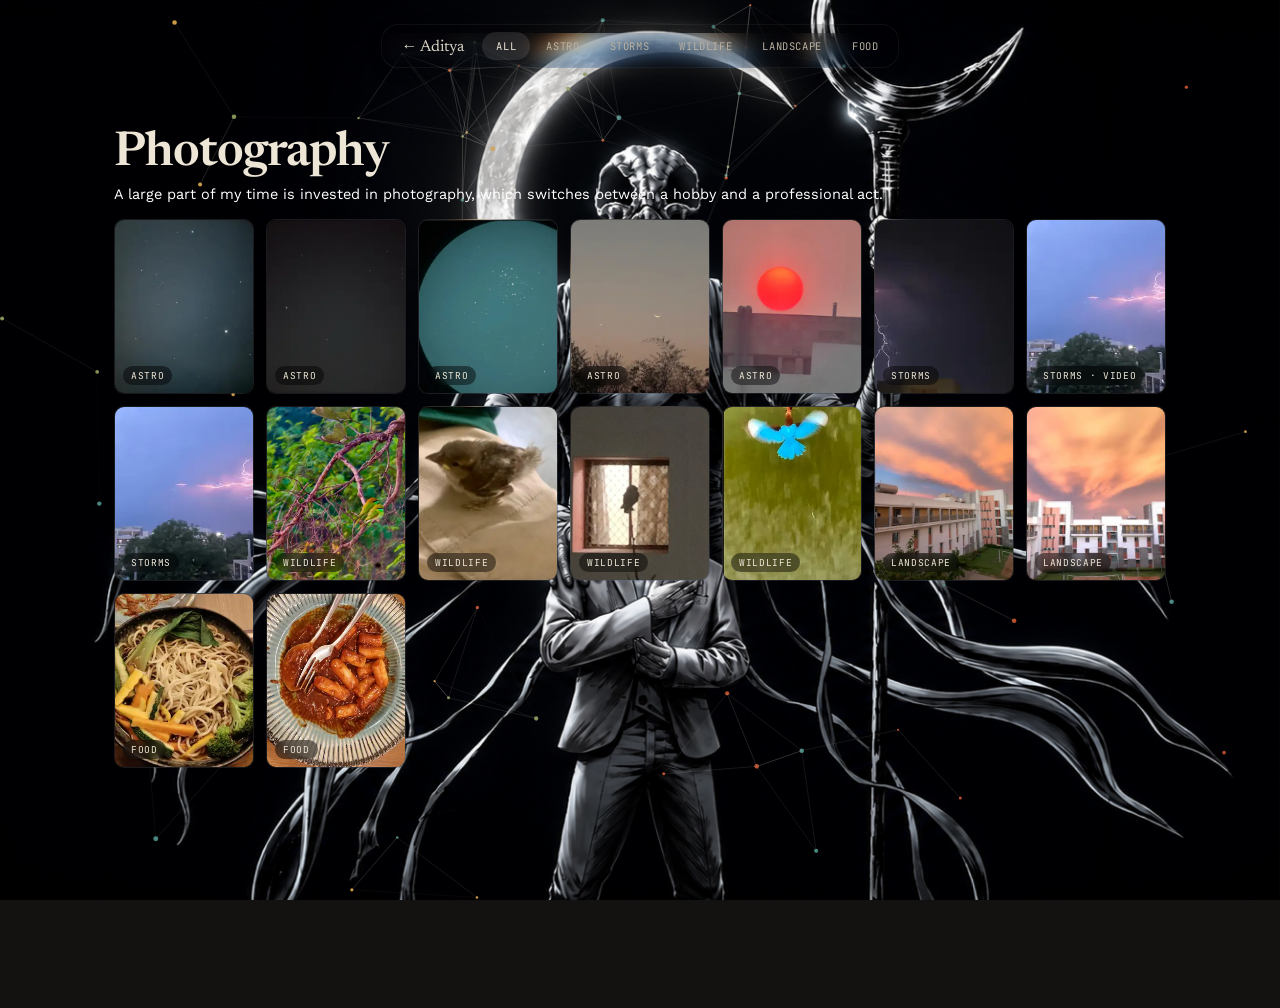
==== gallery.html @ f6081628 "Merge pull request #10 from aditya-3301/issues/mobile-and-optimization Mobile compatibility & perfor" ====
<!DOCTYPE html>
<html lang="en">
<head>
<meta charset="UTF-8" />
<meta name="viewport" content="width=device-width, initial-scale=1.0, viewport-fit=cover" />
<script>
  // Same Safari SVG-filter-backdrop fallback as the main page - see mainstyle.css.
  (function(){
    const ua = navigator.userAgent;
    const isSafari = /^((?!chrome|android|crios|fxios|edgios).)*safari/i.test(ua);
    if (isSafari) document.documentElement.classList.add('is-safari');
    const coarse = matchMedia('(pointer:coarse)').matches;
    const lowCores = (navigator.hardwareConcurrency || 8) <= 4;
    const lowMem = (navigator.deviceMemory || 8) <= 4;
    const smallScreen = Math.min(innerWidth, innerHeight) <= 480;
    if (coarse && (lowCores || lowMem || smallScreen)) {
      document.documentElement.classList.add('is-lowpower');
    }
  })();
</script>
<title>Photography — Aditya Shankar</title>
<link rel="preconnect" href="https://fonts.googleapis.com">
<link rel="preconnect" href="https://fonts.gstatic.com" crossorigin>
<link rel="preconnect" href="https://cdnjs.cloudflare.com">
<link href="https://fonts.googleapis.com/css2?family=Newsreader:ital,opsz,wght@0,6..72,400;0,6..72,600;1,6..72,500&family=Work+Sans:wght@400;500&family=JetBrains+Mono:wght@400;500&display=swap" rel="stylesheet">
<link rel="stylesheet" href="mainstyle.css">
<style>
  /* Gallery-page-only top bar: same liquid-glass pill treatment as the photo
     subnav on the main site, just promoted to the primary/only nav here
     (fixed at the top, always visible - no scroll-triggered fade-in) and
     with a back link to the homepage in place of the Projects/About Me links. */
  .gallery-nav{
    position:fixed; top:24px; left:0; right:0; z-index:25;
    display:flex; justify-content:center; padding:0 16px;
  }
  .gallery-nav-inner{
    display:flex; align-items:center; gap:4px; padding:6px; border-radius:18px;
    background:rgba(0,0,0,0.2);
    backdrop-filter: blur(10px) saturate(160%) brightness(110%);
    -webkit-backdrop-filter: blur(10px) saturate(160%) brightness(110%);
    box-shadow:rgba(255,255,255,0.1) 0px 0px 0px 0.5px inset, rgba(0,0,0,0.1) 0px 4px 16px;
  }
  .gallery-nav-back{
    font-family:'Newsreader', serif; font-size:1rem; color:var(--ink);
    text-decoration:none; padding:7px 14px; border-radius:14px; opacity:0.9;
    transition:.2s ease;
  }
  .gallery-nav-back:hover{ opacity:1; background:rgba(255,255,255,0.08); }
  .gallery-page-head{
    max-width:1100px; margin:0 auto; padding:130px 24px 0;
  }
  .gallery-page-head h1{
    font-family:'Newsreader', serif; font-weight:600; font-size:clamp(2rem,4.5vw,3rem);
    letter-spacing:-0.02em; color:var(--ink); margin-bottom:8px;
  }
  .gallery-page-head p{
    font-family:'Work Sans', sans-serif; color:#fff; font-size:14.5px; margin-bottom:12px;
  }
  .gallery-page-grid-wrap{
    max-width:1100px; margin:0 auto; padding:0 24px 240px;
  }
  /* Override the shared .bg-image rule (mainstyle.css points it at media/backgrounds/home.jpg)
     just for this page - index.html keeps its own background untouched. */
  /* Nav + photo-card now use a dedicated low-separation glass filter (see SVG
     defs below) instead of the shared mainstyle.css one, which had much
     stronger RGB channel separation and made images look fringed/translucent. */
  .gallery-nav-inner{
    backdrop-filter: url(#glass-filter-gallery-dyn) saturate(160%) brightness(110%) !important;
    -webkit-backdrop-filter: url(#glass-filter-gallery-dyn) saturate(160%) brightness(110%) !important;
  }
  .photo-card{
    backdrop-filter: url(#glass-filter-gallery-dyn) saturate(160%) brightness(110%) !important;
    -webkit-backdrop-filter: url(#glass-filter-gallery-dyn) saturate(160%) brightness(110%) !important;
  }
  .photo-card img{ opacity:1 !important; }
  .photo-card:hover img{ opacity:1 !important; }
  /* Bg-image override */
  .bg-image{
    background-image:url('media/backgrounds/gallery.png');
  }
  /* Same low-power tiering as index.html, but gallery.html detects it inline
     in <head> (html.is-lowpower, see script above) to avoid a flash of the
     full-res image before mainscript.js runs. */
  html.is-lowpower .bg-image{ background-image:url('media/backgrounds/gallery-compressed.webp'); }
  /* Collapsible image description panel, shown only inside the lightbox.
     Near-transparent so it sits quietly over/under the full-res photo. */
  .photo-lightbox-desc{
    position:absolute; left:50%; bottom:5vh; transform:translateX(-50%);
    max-width:min(560px, 86vw);
    background:rgba(10,9,7,0.12);
    border:1px solid rgba(255,255,255,0.08);
    border-radius:12px; padding:6px 12px; text-align:left;
  }
  .photo-lightbox-desc-toggle{
    all:unset; cursor:pointer; display:block;
    font-family:'JetBrains Mono', monospace; font-size:10.5px; letter-spacing:.05em;
    text-transform:uppercase; color:var(--ink-dim); padding:4px 0;
  }
  .photo-lightbox-desc-text{
    font-family:'Work Sans', sans-serif; font-size:13.5px; color:var(--ink);
    margin:2px 0 6px; max-height:200px; overflow:hidden;
    transition:max-height .25s ease, opacity .25s ease, margin .25s ease;
  }
  .photo-lightbox-desc.is-collapsed .photo-lightbox-desc-text{
    max-height:0; opacity:0; margin:0; pointer-events:none;
  }
  /* Gallery: hide cursor ring, keep dot only */
  .cursor-ring{ display:none !important; }

</style>
</head>
<body>
  <svg width="1" height="1" style="position:absolute; overflow:hidden;" xmlns:xlink="http://www.w3.org/1999/xlink">
    <defs>
      <!-- Reduced-separation, dynamically-adjustable glass filter for this page's
           nav bar and photo cards. The slider below drives dispScaleR/G/B and
           the blur amount via JS; RGB channel offsets are kept small (max ~10px
           apart) compared to the original -42.5/-40/-37.5 used elsewhere. -->
      <filter id="glass-filter-gallery-dyn" color-interpolation-filters="sRGB" x="-25%" y="-25%" width="150%" height="150%">
        <feImage x="0" y="0" width="100%" height="100%" preserveAspectRatio="none" result="map" href="data:image/svg+xml,%0A%20%20%20%20%20%20%3Csvg%20viewBox%3D%220%200%20260%2048%22%20xmlns%3D%22http%3A%2F%2Fwww.w3.org%2F2000%2Fsvg%22%3E%0A%20%20%20%20%20%20%20%20%3Cdefs%3E%0A%20%20%20%20%20%20%20%20%20%20%3ClinearGradient%20id%3D%22red-grad-gallery-dyn%22%20x1%3D%22100%25%22%20y1%3D%220%25%22%20x2%3D%220%25%22%20y2%3D%220%25%22%3E%0A%20%20%20%20%20%20%20%20%20%20%20%20%3Cstop%20offset%3D%220%25%22%20stop-color%3D%22%230000%22%2F%3E%0A%20%20%20%20%20%20%20%20%20%20%20%20%3Cstop%20offset%3D%22100%25%22%20stop-color%3D%22red%22%2F%3E%0A%20%20%20%20%20%20%20%20%20%20%3C%2FlinearGradient%3E%0A%20%20%20%20%20%20%20%20%20%20%3ClinearGradient%20id%3D%22blue-grad-gallery-dyn%22%20x1%3D%220%25%22%20y1%3D%220%25%22%20x2%3D%220%25%22%20y2%3D%22100%25%22%3E%0A%20%20%20%20%20%20%20%20%20%20%20%20%3Cstop%20offset%3D%220%25%22%20stop-color%3D%22%230000%22%2F%3E%0A%20%20%20%20%20%20%20%20%20%20%20%20%3Cstop%20offset%3D%22100%25%22%20stop-color%3D%22blue%22%2F%3E%0A%20%20%20%20%20%20%20%20%20%20%3C%2FlinearGradient%3E%0A%20%20%20%20%20%20%20%20%3C%2Fdefs%3E%0A%20%20%20%20%20%20%20%20%3Crect%20x%3D%220%22%20y%3D%220%22%20width%3D%22260%22%20height%3D%2248%22%20fill%3D%22black%22%3E%3C%2Frect%3E%0A%20%20%20%20%20%20%20%20%3Crect%20x%3D%220%22%20y%3D%220%22%20width%3D%22260%22%20height%3D%2248%22%20rx%3D%2220%22%20fill%3D%22url(%23red-grad-gallery-dyn)%22%20%2F%3E%0A%20%20%20%20%20%20%20%20%3Crect%20x%3D%220%22%20y%3D%220%22%20width%3D%22260%22%20height%3D%2248%22%20rx%3D%2220%22%20fill%3D%22url(%23blue-grad-gallery-dyn)%22%20style%3D%22mix-blend-mode%3A%20screen%22%20%2F%3E%0A%20%20%20%20%20%20%20%20%3Crect%20x%3D%221.68%22%20y%3D%221.68%22%20width%3D%22256.64%22%20height%3D%2244.64%22%20rx%3D%2220%22%20fill%3D%22hsl(0%200%25%2050%25%20%2F%200.93)%22%20style%3D%22filter%3Ablur(7px)%22%20%2F%3E%0A%20%20%20%20%20%20%3C%2Fsvg%3E%0A%20%20%20%20" />
        <feDisplacementMap in="SourceGraphic" in2="map" id="gallery-dyn-red" result="dispRed" scale="-20" xChannelSelector="R" yChannelSelector="G"></feDisplacementMap>
        <feColorMatrix in="dispRed" type="matrix" values="1 0 0 0 0 0 0 0 0 0 0 0 0 0 0 0 0 0 1 0" result="red"></feColorMatrix>
        <feDisplacementMap in="SourceGraphic" in2="map" id="gallery-dyn-green" result="dispGreen" scale="-16" xChannelSelector="R" yChannelSelector="G"></feDisplacementMap>
        <feColorMatrix in="dispGreen" type="matrix" values="0 0 0 0 0 0 1 0 0 0 0 0 0 0 0 0 0 0 1 0" result="green"></feColorMatrix>
        <feDisplacementMap in="SourceGraphic" in2="map" id="gallery-dyn-blue" result="dispBlue" scale="-12" xChannelSelector="R" yChannelSelector="G"></feDisplacementMap>
        <feColorMatrix in="dispBlue" type="matrix" values="0 0 0 0 0 0 0 0 0 0 0 0 1 0 0 0 0 0 1 0" result="blue"></feColorMatrix>
        <feBlend in="red" in2="green" mode="screen" result="rg"></feBlend>
        <feBlend in="rg" in2="blue" mode="screen" result="output"></feBlend>
        <feGaussianBlur in="output" id="gallery-dyn-blur" stdDeviation="10"></feGaussianBlur>
      </filter>
      <filter id="glass-filter-photopanel" color-interpolation-filters="sRGB" x="0%" y="0%" width="100%" height="100%">
        <feImage x="0" y="0" width="100%" height="100%" preserveAspectRatio="none" result="map" href="data:image/svg+xml,%0A%20%20%20%20%20%20%3Csvg%20viewBox%3D%220%200%20260%2048%22%20xmlns%3D%22http%3A%2F%2Fwww.w3.org%2F2000%2Fsvg%22%3E%0A%20%20%20%20%20%20%20%20%3Cdefs%3E%0A%20%20%20%20%20%20%20%20%20%20%3ClinearGradient%20id%3D%22red-grad-photopanel%22%20x1%3D%22100%25%22%20y1%3D%220%25%22%20x2%3D%220%25%22%20y2%3D%220%25%22%3E%0A%20%20%20%20%20%20%20%20%20%20%20%20%3Cstop%20offset%3D%220%25%22%20stop-color%3D%22%230000%22%2F%3E%0A%20%20%20%20%20%20%20%20%20%20%20%20%3Cstop%20offset%3D%22100%25%22%20stop-color%3D%22red%22%2F%3E%0A%20%20%20%20%20%20%20%20%20%20%3C%2FlinearGradient%3E%0A%20%20%20%20%20%20%20%20%20%20%3ClinearGradient%20id%3D%22blue-grad-photopanel%22%20x1%3D%220%25%22%20y1%3D%220%25%22%20x2%3D%220%25%22%20y2%3D%22100%25%22%3E%0A%20%20%20%20%20%20%20%20%20%20%20%20%3Cstop%20offset%3D%220%25%22%20stop-color%3D%22%230000%22%2F%3E%0A%20%20%20%20%20%20%20%20%20%20%20%20%3Cstop%20offset%3D%22100%25%22%20stop-color%3D%22blue%22%2F%3E%0A%20%20%20%20%20%20%20%20%20%20%3C%2FlinearGradient%3E%0A%20%20%20%20%20%20%20%20%3C%2Fdefs%3E%0A%20%20%20%20%20%20%20%20%3Crect%20x%3D%220%22%20y%3D%220%22%20width%3D%22260%22%20height%3D%2248%22%20fill%3D%22black%22%3E%3C%2Frect%3E%0A%20%20%20%20%20%20%20%20%3Crect%20x%3D%220%22%20y%3D%220%22%20width%3D%22260%22%20height%3D%2248%22%20rx%3D%2220%22%20fill%3D%22url(%23red-grad-photopanel)%22%20%2F%3E%0A%20%20%20%20%20%20%20%20%3Crect%20x%3D%220%22%20y%3D%220%22%20width%3D%22260%22%20height%3D%2248%22%20rx%3D%2220%22%20fill%3D%22url(%23blue-grad-photopanel)%22%20style%3D%22mix-blend-mode%3A%20screen%22%20%2F%3E%0A%20%20%20%20%20%20%20%20%3Crect%20x%3D%221.68%22%20y%3D%221.68%22%20width%3D%22256.64%22%20height%3D%2244.64%22%20rx%3D%2220%22%20fill%3D%22hsl(0%200%25%2050%25%20%2F%200.93)%22%20style%3D%22filter%3Ablur(7px)%22%20%2F%3E%0A%20%20%20%20%20%20%3C%2Fsvg%3E%0A%20%20%20%20" />
        <feDisplacementMap in="SourceGraphic" in2="map" id="redchannel-pp" result="dispRed" scale="-42.5" xChannelSelector="R" yChannelSelector="G"></feDisplacementMap>
        <feColorMatrix in="dispRed" type="matrix" values="1 0 0 0 0 0 0 0 0 0 0 0 0 0 0 0 0 0 1 0" result="red"></feColorMatrix>
        <feDisplacementMap in="SourceGraphic" in2="map" id="greenchannel-pp" result="dispGreen" scale="-40" xChannelSelector="R" yChannelSelector="G"></feDisplacementMap>
        <feColorMatrix in="dispGreen" type="matrix" values="0 0 0 0 0 0 1 0 0 0 0 0 0 0 0 0 0 0 1 0" result="green"></feColorMatrix>
        <feDisplacementMap in="SourceGraphic" in2="map" id="bluechannel-pp" result="dispBlue" scale="-37.5" xChannelSelector="R" yChannelSelector="G"></feDisplacementMap>
        <feColorMatrix in="dispBlue" type="matrix" values="0 0 0 0 0 0 0 0 0 0 0 0 1 0 0 0 0 0 1 0" result="blue"></feColorMatrix>
        <feBlend in="red" in2="green" mode="screen" result="rg"></feBlend>
        <feBlend in="rg" in2="blue" mode="screen" result="output"></feBlend>
        <feGaussianBlur in="output" stdDeviation="0.5"></feGaussianBlur>
      </filter>
    </defs>
  </svg>

  <div class="cursor-dot"></div>
  <div class="cursor-ring"></div>

  <canvas id="particle-bg" style="position:fixed; inset:0; z-index:-1; pointer-events:none;"></canvas>
  <div class="bg-image"></div>
  <!-- mainscript.js's clock tick() expects this element (normally in index.html's
       nav); without it here the script throws and every listener registered
       after it (including the photo lightbox) never gets attached. -->
  <div id="clock" style="display:none;"></div>

  <!-- Liquid-glass top bar for this page: back link + photo category filters,
       reusing the same pill/blur treatment as the main site's photo subnav. -->
  <nav class="gallery-nav">
    <div class="gallery-nav-inner">
      <a href="index.html" class="gallery-nav-back">← Aditya</a>
      <div class="photo-subnav-inner" id="photoSubnav" style="background:none;backdrop-filter:none;-webkit-backdrop-filter:none;box-shadow:none;padding:0;">
        <button class="photo-subnav-cat active" data-cat="all">All</button>
        <button class="photo-subnav-cat" data-cat="astro">Astro</button>
        <button class="photo-subnav-cat" data-cat="storms">Storms</button>
        <button class="photo-subnav-cat" data-cat="wildlife">Wildlife</button>
        <button class="photo-subnav-cat" data-cat="landscape">Landscape</button>
        <button class="photo-subnav-cat" data-cat="food">Food</button>
      </div>
    </div>
  </nav>

  <div class="gallery-page-head">
    <h1>Photography</h1>
    <p>A large part of my time is invested in photography, which switches between a hobby and a professional act.</p>
  </div>

  <div class="gallery-page-grid-wrap">
    <!-- Grid imgs point at small WebP thumbnails (media/thumbs/, generated by
         tools/optimize_images.py) with a 2x srcset for hi-DPI screens; the
         original full-res JPEG is only fetched when the lightbox opens
         (data-full). This is what un-lags the grid: it previously decoded
         ~5MB of full-res JPEGs just to paint 140px cells. -->
    <div class="photo-grid" id="photoGrid">
      <div class="photo-card" data-cat="astro"><img data-desc="A clear night in a bortle 2 region, with minor fog." data-full="media/astro/Night_Sky.jpeg" src="media/thumbs/astro/Night_Sky_480.webp" srcset="media/thumbs/astro/Night_Sky_480.webp 480w, media/thumbs/astro/Night_Sky_960.webp 960w" sizes="(min-width:1100px) 172px, (min-width:480px) 22vw, 30vw" alt="Night sky" loading="lazy" decoding="async"><span class="photo-tag">Astro</span></div>
      <div class="photo-card" data-cat="astro"><img data-desc="One of my BEST Astro photos I have ever taken during the Geminid Meteor Showers, You can see a greenish meteor streak in the top middle-left corner." data-full="media/astro/NIGHT_SKY_WITH_METEOR_STREAK.jpeg" src="media/thumbs/astro/NIGHT_SKY_WITH_METEOR_STREAK_480.webp" srcset="media/thumbs/astro/NIGHT_SKY_WITH_METEOR_STREAK_480.webp 480w, media/thumbs/astro/NIGHT_SKY_WITH_METEOR_STREAK_960.webp 960w" sizes="(min-width:1100px) 172px, (min-width:480px) 22vw, 30vw" alt="Night sky with meteor streak" loading="lazy" decoding="async"><span class="photo-tag">Astro</span></div>
      <div class="photo-card" data-cat="astro"><img data-desc="The Pleiades, a cluster of young stars also known as the Seven Sisters." data-full="media/astro/Pleaides.jpeg" src="media/thumbs/astro/Pleaides_480.webp" srcset="media/thumbs/astro/Pleaides_480.webp 480w, media/thumbs/astro/Pleaides_960.webp 960w" sizes="(min-width:1100px) 172px, (min-width:480px) 22vw, 30vw" alt="Pleiades star cluster" loading="lazy" decoding="async"><span class="photo-tag">Astro</span></div>
      <div class="photo-card" data-cat="astro"><img data-desc="A perfect crescent moon photographed during Ramadan." data-full="media/astro/Ramadan_Moon.jpeg" src="media/thumbs/astro/Ramadan_Moon_480.webp" srcset="media/thumbs/astro/Ramadan_Moon_480.webp 480w, media/thumbs/astro/Ramadan_Moon_960.webp 960w" sizes="(min-width:1100px) 172px, (min-width:480px) 22vw, 30vw" alt="Ramadan moon" loading="lazy" decoding="async"><span class="photo-tag">Astro</span></div>
      <div class="photo-card" data-cat="astro"><img data-desc="A close, shot of the sun, with a sunspot visible if you look carefully." data-full="media/astro/Sun_Zoomed.jpeg" src="media/thumbs/astro/Sun_Zoomed_480.webp" srcset="media/thumbs/astro/Sun_Zoomed_480.webp 480w, media/thumbs/astro/Sun_Zoomed_960.webp 960w" sizes="(min-width:1100px) 172px, (min-width:480px) 22vw, 30vw" alt="Sun, zoomed shot" loading="lazy" decoding="async"><span class="photo-tag">Astro</span></div>

      <div class="photo-card" data-cat="storms"><img data-desc="A cloud-to-ground lightning strike." data-full="media/storms/C2G_Lightning.jpeg" src="media/thumbs/storms/C2G_Lightning_480.webp" srcset="media/thumbs/storms/C2G_Lightning_480.webp 480w, media/thumbs/storms/C2G_Lightning_960.webp 960w" sizes="(min-width:1100px) 172px, (min-width:480px) 22vw, 30vw" alt="Cloud-to-ground lightning" loading="lazy" decoding="async"><span class="photo-tag">Storms</span></div>
      <div class="photo-card" data-cat="storms"><img data-desc="Stacked frames of a branching &quot;spider&quot; lightning event." data-full="media/storms/Spider_Lightning_Video.mp4" data-video="media/storms/Spider_Lightning_Video.mp4" src="media/thumbs/storms/Spider_Lightning_Video_FRAMES_Stacked_480.webp" srcset="media/thumbs/storms/Spider_Lightning_Video_FRAMES_Stacked_480.webp 480w, media/thumbs/storms/Spider_Lightning_Video_FRAMES_Stacked_960.webp 960w" sizes="(min-width:1100px) 172px, (min-width:480px) 22vw, 30vw" alt="Spider lightning, stacked frames (video)" loading="lazy" decoding="async"><span class="photo-tag">Storms · Video</span></div>
      <div class="photo-card" data-cat="storms"><img data-desc="A single stacked-frame exposure showing the full branching path of a spider lightning bolt." data-full="media/storms/Spider_Lightning_Video_FRAMES_Stacked.jpeg" src="media/thumbs/storms/Spider_Lightning_Video_FRAMES_Stacked_480.webp" srcset="media/thumbs/storms/Spider_Lightning_Video_FRAMES_Stacked_480.webp 480w, media/thumbs/storms/Spider_Lightning_Video_FRAMES_Stacked_960.webp 960w" sizes="(min-width:1100px) 172px, (min-width:480px) 22vw, 30vw" alt="Spider lightning, stacked frames" loading="lazy" decoding="async"><span class="photo-tag">Storms</span></div>

      <div class="photo-card" data-cat="wildlife"><img data-desc="A pair of bee-eaters perched together." data-full="media/wildlife/BeeEaters.jpeg" src="media/thumbs/wildlife/BeeEaters_480.webp" srcset="media/thumbs/wildlife/BeeEaters_480.webp 480w, media/thumbs/wildlife/BeeEaters_960.webp 960w" sizes="(min-width:1100px) 172px, (min-width:480px) 22vw, 30vw" alt="Bee-eaters" loading="lazy" decoding="async"><span class="photo-tag">Wildlife</span></div>
      <div class="photo-card" data-cat="wildlife"><img data-desc="Jack, my pet sparrow. (Jack Sparrow)" data-full="media/wildlife/Jack(pet%20sparrow).jpeg" src="media/thumbs/wildlife/Jack(pet%20sparrow)_480.webp" srcset="media/thumbs/wildlife/Jack(pet%20sparrow)_480.webp 480w, media/thumbs/wildlife/Jack(pet%20sparrow)_960.webp 960w" sizes="(min-width:1100px) 172px, (min-width:480px) 22vw, 30vw" alt="Jack, pet sparrow" loading="lazy" decoding="async"><span class="photo-tag">Wildlife</span></div>
      <div class="photo-card" data-cat="wildlife"><img data-desc="A spotted owlet perching low at dusk." data-full="media/wildlife/Spotted_Owlet.jpeg" src="media/thumbs/wildlife/Spotted_Owlet_480.webp" srcset="media/thumbs/wildlife/Spotted_Owlet_480.webp 480w, media/thumbs/wildlife/Spotted_Owlet_960.webp 960w" sizes="(min-width:1100px) 172px, (min-width:480px) 22vw, 30vw" alt="Spotted owlet" loading="lazy" decoding="async"><span class="photo-tag">Wildlife</span></div>
      <div class="photo-card" data-cat="wildlife"><img data-desc="A white-throated kingfisher catching a crab." data-full="media/wildlife/White_Throrated_Kingfisher.jpeg" src="media/thumbs/wildlife/White_Throrated_Kingfisher_480.webp" srcset="media/thumbs/wildlife/White_Throrated_Kingfisher_480.webp 480w, media/thumbs/wildlife/White_Throrated_Kingfisher_960.webp 960w" sizes="(min-width:1100px) 172px, (min-width:480px) 22vw, 30vw" alt="White-throated kingfisher" loading="lazy" decoding="async"><span class="photo-tag">Wildlife</span></div>

      <div class="photo-card" data-cat="landscape"><img data-desc="An evening sky in warm colors." data-full="media/landscape/Evening_Sky.jpeg" src="media/thumbs/landscape/Evening_Sky_480.webp" srcset="media/thumbs/landscape/Evening_Sky_480.webp 480w, media/thumbs/landscape/Evening_Sky_960.webp 960w" sizes="(min-width:1100px) 172px, (min-width:480px) 22vw, 30vw" alt="Evening sky" loading="lazy" decoding="async"><span class="photo-tag">Landscape</span></div>
      <div class="photo-card" data-cat="landscape"><img data-desc="The same sky in a different orientation." data-full="media/landscape/Evening_Sky2.jpeg" src="media/thumbs/landscape/Evening_Sky2_480.webp" srcset="media/thumbs/landscape/Evening_Sky2_480.webp 480w, media/thumbs/landscape/Evening_Sky2_960.webp 960w" sizes="(min-width:1100px) 172px, (min-width:480px) 22vw, 30vw" alt="Evening sky, second shot" loading="lazy" decoding="async"><span class="photo-tag">Landscape</span></div>

      <div class="photo-card" data-cat="food"><img data-desc="A bowl of ramen." data-full="media/food/Ramen.jpeg" src="media/thumbs/food/Ramen_480.webp" srcset="media/thumbs/food/Ramen_480.webp 480w, media/thumbs/food/Ramen_960.webp 960w" sizes="(min-width:1100px) 172px, (min-width:480px) 22vw, 30vw" alt="Ramen" loading="lazy" decoding="async"><span class="photo-tag">Food</span></div>
      <div class="photo-card" data-cat="food"><img data-desc="Spicy Korean tteokbokki." data-full="media/food/Tteokbokki.jpeg" src="media/thumbs/food/Tteokbokki_480.webp" srcset="media/thumbs/food/Tteokbokki_480.webp 480w, media/thumbs/food/Tteokbokki_960.webp 960w" sizes="(min-width:1100px) 172px, (min-width:480px) 22vw, 30vw" alt="Tteokbokki" loading="lazy" decoding="async"><span class="photo-tag">Food</span></div>
    </div>
  </div>

  <div class="photo-lightbox" id="photoLightbox">
    <span class="photo-lightbox-close" id="photoLightboxClose">×</span>
    <img id="photoLightboxImg" src="" alt="">
    <video id="photoLightboxVideo" controls playsinline style="display:none"></video>
    <div class="photo-lightbox-desc" id="photoLightboxDesc">
      <button class="photo-lightbox-desc-toggle" id="photoLightboxDescToggle" type="button">Description ▾</button>
      <p class="photo-lightbox-desc-text" id="photoLightboxDescText"></p>
    </div>
  </div>

<script defer src="https://cdnjs.cloudflare.com/ajax/libs/gsap/3.12.5/gsap.min.js"></script>
<script defer src="https://cdnjs.cloudflare.com/ajax/libs/gsap/3.12.5/ScrollTrigger.min.js"></script>
<script defer src="mainscript.js"></script>
<script>
  // Per-image description panel inside the lightbox (hardcoded via each
  // photo's data-desc attribute). Collapsible; starts expanded per photo.
  (function(){
    const photoGrid = document.getElementById('photoGrid');
    const descBox = document.getElementById('photoLightboxDesc');
    const descText = document.getElementById('photoLightboxDescText');
    const descToggle = document.getElementById('photoLightboxDescToggle');
    if (!photoGrid || !descBox || !descText || !descToggle) return;

    photoGrid.addEventListener('click', (e) => {
      const card = e.target.closest('.photo-card');
      if (!card) return;
      const img = card.querySelector('img');
      const desc = img.dataset.desc || '';
      descText.textContent = desc;
      descBox.style.display = desc ? '' : 'none';
      descBox.classList.remove('is-collapsed');
      descToggle.textContent = '▾';
    });

    descToggle.addEventListener('click', () => {
      const collapsed = descBox.classList.toggle('is-collapsed');
      descToggle.textContent = collapsed ? '▸' : '▾';
    });
  })();
</script>
</body>
</html>
---- mainstyle.css ----
:root{
    /* Core ink: warm parchment. ink-muted is intentionally dimmer (lower L). */
    --ink: #EDE6D6;
    --ink-dim: #B8B0A0;
    --ink-faint: rgba(237,230,214,0.45);
    --bg: #141210;
    --bg-raised: #1C1916;
    --bg-surface: rgba(255,255,255,0.04);
    /* Palette — restrained use: moss is the signature colour */
    --moss: #8A9A5B;
    --moss-dim: rgba(138,154,91,0.18);
    --rust: #C1502E;
    --amber: #C8973E;
    --teal: #4C8C86;
    --clay: #B5654A;
    --sage: #9CAF88;
    --line: rgba(237,230,214,0.11);
    --line-strong: rgba(237,230,214,0.20);

    --nav-blur: 20px;
    --nav-sat: 180%;
    --nav-pad-v: 4px;
    --nav-pad-h: 6px;
    --nav-bg-1-a: 0.10;
    --nav-bg-2-a: 0.03;
  }
  /* Section-based accent theming: shifts only --rust (used by section-num,
     eyebrow, selection color, active-nav-pill contrast) as you scroll between
     sections. Deliberately narrow in scope - --bg/--ink stay untouched so
     contrast/readability elsewhere on the page can't be affected. Custom-property
     transitions on non-numeric/color-typed vars aren't reliably animatable across
     browsers without @property, so the shift is intentionally an instant swap
     rather than a tween - still reads as a mood change since it's tied to scroll.*/
  body.theme-projects{ --rust:#C1502E; }
  body.theme-experience{ --rust:#B5654A; }
  *{box-sizing:border-box; margin:0; padding:0;}
  html{}
  body{
    background:var(--bg);
    color:var(--ink);
    font-family:'Work Sans', sans-serif;
    overflow-x:hidden;
  }
  ::selection{ background:var(--rust); color:var(--bg); }

  /* --------------------------------------------------------------
     Minimal utility classes replacing the Tailwind CDN (issue #17).
     Only the utilities actually used by the nav markup in index.html;
     values match Tailwind's defaults so the markup needed no changes.
     -------------------------------------------------------------- */
  .fixed{position:fixed}
  .relative{position:relative}
  .absolute{position:absolute}
  .inset-0{inset:0}
  .top-6{top:24px}
  .bottom-4{bottom:16px}
  .left-0{left:0}
  .right-0{right:0}
  .z-\[25\]{z-index:25}
  .z-10{z-index:10}
  .-z-10{z-index:-10}
  .flex{display:flex}
  .hidden{display:none}
  .items-center{align-items:center}
  .justify-center{justify-content:center}
  .overflow-hidden{overflow:hidden}
  .pointer-events-none{pointer-events:none}
  .gap-1{gap:4px}
  .p-1{padding:4px}
  .px-1{padding-left:4px;padding-right:4px}
  .py-1{padding-top:4px;padding-bottom:4px}
  .px-2{padding-left:8px;padding-right:8px}
  .px-3{padding-left:12px;padding-right:12px}
  .px-4{padding-left:16px;padding-right:16px}
  .py-1\.5{padding-top:6px;padding-bottom:6px}
  .mr-1{margin-right:4px}
  .w-full{width:100%}
  .h-full{height:100%}
  .opacity-0{opacity:0}
  .rounded-\[inherit\]{border-radius:inherit}
  .text-\[13px\]{font-size:13px}
  .font-medium{font-weight:500}
  .text-white{color:#fff}
  .text-white\/70{color:rgba(255,255,255,0.7)}
  .hover\:text-white:hover{color:#fff}
  .transition-colors{transition:color .2s ease}
  .transition-opacity{transition:opacity .26s ease-out}
  .duration-\[260ms\]{transition-duration:260ms}
  .ease-out{transition-timing-function:ease-out}
  @media (min-width:768px){
    .md\:block{display:block}
    .md\:hidden{display:none}
  }
  /* Notch/Dynamic-Island safety at every width, not just mobile (issue #5) */
  [data-app-nav]{ top: max(1.5rem, env(safe-area-inset-top)); }

  /* header */
  header{
    display:flex; justify-content:space-between; align-items:center;
    padding:24px 5vw; font-family:'JetBrains Mono', monospace; font-size:12px;
    color:var(--ink-dim); letter-spacing:0.03em;
    border-bottom: 1px solid var(--line);
  }
  /* Scrollspy pill: a moss-colored slider that slides behind whichever nav link
     ("Projects" / "About Me") is currently in view. Lives inside the real nav
     markup (the <nav data-app-nav> block further down) as an absolutely
     positioned <span class="nav-indicator">, and is driven by moveIndicator()
     in the script at the bottom of the page. */
  .nav-indicator{
    position:absolute; height:32px; border-radius:999px;
    background:var(--moss); opacity:0; z-index:0; top:4px; left:0;
    pointer-events:none;
  }
  /* Text goes dark-on-moss when a link's pill is active. The link text itself
     lives in a nested <span> with its own hardcoded color class, so the color
     override has to target that span directly (not just the parent <a>). */
  nav[data-app-nav] a.active span{ color:var(--bg) !important; }
  .wave{ display:flex; align-items:center; gap:8px; color:var(--moss); }
  .wave span{ font-size:15px; }
  .clock{ text-align:right; line-height:1.3; }
  .clock b{ color:var(--ink); font-size:14px; font-weight:500; }

  /* hero */
  .hero{
    min-height:82vh;
    display:flex; flex-direction:column; align-items:center; justify-content:center;
    text-align:center; padding:0 5vw; position:relative;
  }
  .eyebrow{
    font-family:'JetBrains Mono', monospace; font-size:11px; font-weight:500; letter-spacing:.22em;
    color:var(--moss); text-transform:uppercase; margin-bottom:28px;
    opacity:0.85;
  }
  .hero h1{
    font-family:'Newsreader', serif; font-weight:600;
    font-size:clamp(2.6rem, 7.5vw, 7rem);
    line-height:0.94;
    letter-spacing:-0.025em;
    display:flex; flex-wrap:nowrap; align-items:baseline; justify-content:center;
    gap:0.3em; max-width:100%;
  }
  .hero h1 em{ font-style:italic; font-weight:500; color:var(--moss); }
  .letters{ display:inline-flex; flex-wrap:nowrap; flex-shrink:0; letter-spacing:0; transition:letter-spacing .5s ease; }
  .letters:hover{ letter-spacing:0.05em; }
  .letters .letter{ display:inline-block; transition:color .3s ease, transform .3s ease; cursor:pointer; }
  .letter-particle{ position:fixed; width:5px; height:5px; border-radius:50%; pointer-events:none; z-index:9999; transform:translate(-50%,-50%); }
  .letters .letter:hover{ color:var(--hc); transform:translateY(-0.08em) rotate(-3deg); }
  /* Fixed width sized for the widest cycling string (the CJK entries render wider
     per character than the Latin ones). Without this, the box's width tracks
     whatever word is currently showing, and since .hero h1 is a centered flex
     row, that made the whole row re-center on every swap - visibly shifting
     "Aditya" left/right as the surname changed length. A constant-width box
     keeps the row's total width (and "Aditya"'s position) fixed regardless of
     which language is currently displayed. */
  .lang-cycle{
    position:relative; display:inline-block; flex-shrink:0;
    width:5.6em; text-align:left;
    white-space:nowrap; word-break:keep-all; overflow-wrap:normal; overflow:visible;
    font-size:0.68em; vertical-align:baseline; line-height:1.3;
    cursor:pointer;
  }
  .lang-cycle::after{
    display:inline-block; white-space:nowrap; word-break:keep-all;
    content:"Shankar";
    animation:lang-cycle 24s linear infinite;
    animation-delay: var(--lang-delay, 0s);
    font-family:'Noto Sans Devanagari', 'Newsreader', serif;
  }
  /* JS toggles this for one frame to force a reflow, so the animation
     restarts clean at the new --lang-delay instead of blending from
     wherever the 24s loop currently sits. */
  .lang-cycle.lang-reset::after{ animation:none; }
  /* content is a discrete (non-interpolable) property. If it's only declared at the
     boundary keyframes (0/20/40/60%...), the browser is free to flip it at the
     midpoint between those declarations - which lands mid-hold, at full opacity,
     causing a visible snap instead of the intended invisible swap. Re-declaring
     content at every keyframe pins it to the current word until the exact
     opacity:0 keyframe, where the flip happens while invisible. */
  /* Each 20%-wide language block now has FIVE points instead of four:
     enter(0) -> fade-in-end(9) -> hold-end(13) -> fully-invisible dwell(19) -> swap(20).
     That extra dwell keyframe holds opacity at true 0 for a beat, WITH THE OLD WORD
     STILL SET, before content flips at the block boundary - so the swap always
     happens after the text has visibly finished disappearing, not mid-fade. */
  @keyframes lang-cycle{
    0%{ content:"Shankar"; opacity:0; }
    9%{ content:"Shankar"; opacity:1; }
    13%{ content:"Shankar"; opacity:1; }
    19%{ content:"Shankar"; opacity:0; }
    20%{ content:"Шанкар"; opacity:0; }
    29%{ content:"Шанкар"; opacity:1; }
    33%{ content:"Шанкар"; opacity:1; }
    39%{ content:"Шанкар"; opacity:0; }
    40%{ content:"シャンカル"; opacity:0; }
    49%{ content:"シャンカル"; opacity:1; }
    53%{ content:"シャンカル"; opacity:1; }
    59%{ content:"シャンカル"; opacity:0; }
    60%{ content:"샹카르"; opacity:0; }
    69%{ content:"샹카르"; opacity:1; }
    73%{ content:"샹카르"; opacity:1; }
    79%{ content:"샹카르"; opacity:0; }
    80%{ content:"शंकर"; opacity:0; }
    89%{ content:"शंकर"; opacity:1; }
    93%{ content:"शंकर"; opacity:1; }
    99%{ content:"शंकर"; opacity:0; }
    100%{ content:"Shankar"; opacity:0; }
  }
  .tagline{
    margin-top:32px; max-width:500px; color:var(--ink-dim);
    font-size:15px; line-height:1.75; letter-spacing:0.01em;
  }

  /* field log ticker — signature element */
  .fieldlog{
    border-top:1px solid var(--line); border-bottom:1px solid var(--line);
    padding:13px 0; overflow:hidden; white-space:nowrap; position:relative;
    background:linear-gradient(180deg, rgba(255,255,255,0.04), rgba(255,255,255,0.015));
    backdrop-filter:blur(12px) saturate(150%);
    -webkit-backdrop-filter:blur(12px) saturate(150%);
    box-shadow:inset 0 1px 0 rgba(255,255,255,0.04), inset 0 -1px 0 rgba(0,0,0,0.15);
    /* Soft fade-out edges so the ticker reads as a continuous stream */
    -webkit-mask-image: linear-gradient(90deg, transparent 0%, black 8%, black 92%, transparent 100%);
    mask-image: linear-gradient(90deg, transparent 0%, black 8%, black 92%, transparent 100%);
  }
  .fieldlog-track{
    display:inline-flex; gap:56px;
  }
  .fieldlog span{
    font-family:'JetBrains Mono', monospace; font-size:11.5px; color:var(--ink-dim);
    letter-spacing:0.02em;
  }
  .fieldlog b{ color:var(--moss); font-weight:500; }


  .scroll-progress{
    position:fixed; top:0; left:0; width:100%; height:3px; z-index:80;
    background:linear-gradient(90deg, var(--rust), var(--amber), var(--moss), var(--teal));
    transform:scaleX(0); transform-origin:left center; pointer-events:none;
  }

  /* nav pill */
  /* sections */
  section{ padding:120px 5vw; max-width:1100px; margin:0 auto; }
  .section-head{ display:flex; align-items:baseline; gap:14px; margin-bottom:52px; }
  /* section-num is metadata, not a design feature — kept small and faint */
  .section-num{
    font-family:'JetBrains Mono', monospace; font-size:10px; letter-spacing:.1em;
    color:var(--ink-faint); font-weight:400; opacity:0.7;
  }
  .section-head h2{
    font-family:'Newsreader', serif; font-size:clamp(1.9rem,3.5vw,2.6rem);
    font-weight:600; letter-spacing:-0.02em; line-height:1;
  }

  .bg-image{
    position:fixed; inset:0; z-index:-2; pointer-events:none;
    background-image:url('media/backgrounds/home.jpg');
    background-size:cover;
    background-position:50% 50%;
    transform: translateZ(0);
    backface-visibility: hidden;
  }
  /* Low-power devices (see LOW_POWER detection in mainscript.js, which sets
     body.low-power) get the small compressed webp instead of the 424KB
     full-res original - everyone else gets full res. */
  body.low-power .bg-image{ background-image:url('media/backgrounds/home-compressed.webp'); }

  .specimen-grid{ display:grid; grid-template-columns:repeat(auto-fit, minmax(280px,1fr)); gap:18px; background:transparent; border:none; perspective: 1000px; }
  @media (max-width: 767px) {
    [data-app-nav]{ top: max(1.5rem, env(safe-area-inset-top)); }
  }
  /* Safari can't do the url(#...) SVG-filter distortion in backdrop-filter
     at all - it silently drops the whole declaration, so glass surfaces
     render with zero blur. Swap in a plain blur+saturate there only. */
  html.is-safari [data-app-nav] div[style*="glass-filter"]{
    backdrop-filter: blur(14px) saturate(160%) !important;
    -webkit-backdrop-filter: blur(14px) saturate(160%) !important;
  }
  html.is-safari .specimen{
    backdrop-filter: blur(3px) saturate(180%) !important;
    -webkit-backdrop-filter: blur(3px) saturate(180%) !important;
  }
  html.is-safari .tag-chip{
    backdrop-filter: blur(3px) saturate(160%) !important;
    -webkit-backdrop-filter: blur(3px) saturate(160%) !important;
  }
  html.is-safari .photo-cta{
    backdrop-filter: blur(12px) saturate(180%) !important;
    -webkit-backdrop-filter: blur(12px) saturate(180%) !important;
  }
  html.is-safari .photo-card{
    backdrop-filter: blur(10px) saturate(160%) !important;
    -webkit-backdrop-filter: blur(10px) saturate(160%) !important;
  }
  html.is-safari .photo-subnav-inner{
    backdrop-filter: blur(12px) saturate(180%) !important;
    -webkit-backdrop-filter: blur(12px) saturate(180%) !important;
  }

  /* Low-power tier (body.low-power, set by mainscript.js from deviceMemory/
     hardwareConcurrency/coarse-pointer): the per-pixel SVG feDisplacementMap
     distortion behind these glass surfaces is the single most expensive paint
     op on the page on a weak GPU. Swap it for plain blur+saturate, same as the
     existing Safari fallback - visually very close, costs a fraction as much.
     Capable devices never get this class, so nothing changes for them. */
  body.low-power [data-app-nav] div[style*="glass-filter"]{
    backdrop-filter: blur(14px) saturate(160%) !important;
    -webkit-backdrop-filter: blur(14px) saturate(160%) !important;
  }
  body.low-power .specimen{
    backdrop-filter: blur(3px) saturate(180%) !important;
    -webkit-backdrop-filter: blur(3px) saturate(180%) !important;
  }
  body.low-power .photo-cta,
  body.low-power .photo-subnav-inner{
    backdrop-filter: blur(10px) saturate(170%) !important;
    -webkit-backdrop-filter: blur(10px) saturate(170%) !important;
  }
  body.low-power .photo-card{
    backdrop-filter: blur(8px) saturate(150%) !important;
    -webkit-backdrop-filter: blur(8px) saturate(150%) !important;
  }
  @media (min-width: 768px) {
    .specimen-grid.rail-mode {
      display: flex;
      flex-wrap: nowrap;
      width: max-content;
      gap: 32px;
      padding-right: 12vw;
    }
    .specimen-grid.rail-mode .specimen {
      width: 420px;
      flex-shrink: 0;
    }
  }
  .specimen{
    display:block; text-decoration:none; color:inherit; position:relative;
    --sp-blur: 3px;
    --sp-sat: 180%;
    transform-style: preserve-3d;
    background: rgba(0,0,0,0.22);
    backdrop-filter:url(#card-glass-distortion) blur(var(--sp-blur)) saturate(var(--sp-sat));
    -webkit-backdrop-filter:url(#card-glass-distortion) blur(var(--sp-blur)) saturate(var(--sp-sat));
    border:1px solid rgba(255,255,255,0.13);
    border-radius:20px;
    box-shadow:0 4px 24px rgba(0,0,0,0.35), inset 0 1px 0 rgba(255,255,255,0.10);
    padding:36px 32px 32px; transition:.3s cubic-bezier(.2,.8,.2,1); cursor:pointer;
    overflow:hidden;
  }
  .specimen > *{ position:relative; z-index:2; }
  .specimen:hover{
    background:rgba(0,0,0,0.16);
    border-color:rgba(138,154,91,0.5);
    transform:translateY(-5px);
    box-shadow:0 20px 48px rgba(0,0,0,0.4), 0 0 0 1px rgba(138,154,91,0.4), inset 0 1px 0 rgba(255,255,255,0.18);
  }
  .specimen:focus-visible{
    outline: 2px solid var(--moss); outline-offset: 3px;
  }
  .specimen .arrow{
    position:absolute; top:24px; right:24px; opacity:0; transform:translate(-5px,5px);
    transition:.3s ease; color:var(--moss); font-size:16px;
  }
  .specimen:hover .arrow{ opacity:1; transform:translate(0,0); }
  /* tag acts as category metadata — readable but not loud */
  .specimen .tag{
    font-family:'JetBrains Mono', monospace; font-size:10px; font-weight:500;
    color:var(--ink-dim); letter-spacing:.1em; text-transform:uppercase;
    margin-bottom:16px; display:block; opacity:0.75;
  }
  .specimen h3{ font-family:'Newsreader', serif; font-size:1.45rem; font-weight:500; margin-bottom:12px; line-height:1.2; letter-spacing:-0.01em; }
  .specimen p{ color:var(--ink-dim); font-size:13.5px; line-height:1.65; }

  .about-bio{
    font-family:'Newsreader', serif; font-size:1.18rem; line-height:1.72;
    color:var(--ink); max-width:660px; margin-bottom:28px;
    letter-spacing:0.005em;
  }
  .about-subhead{
    display:block; font-family:'JetBrains Mono', monospace; font-size:11px; font-weight:500;
    letter-spacing:.18em; text-transform:uppercase; color:var(--moss); opacity:0.85;
    margin-bottom:12px;
  }
  .about-bio-secondary{ margin-top:36px; margin-bottom:20px; }
  .about-tags{
    display:flex; flex-wrap:wrap; gap:8px; margin-top:0; margin-bottom:44px; clear:both; position:relative; z-index:1;
  }
  .tag-chip{
    font-family:'JetBrains Mono', monospace; font-size:10.5px; letter-spacing:.07em;
    text-transform:uppercase; color:var(--ink-dim);
    border-radius:999px; padding:7px 15px;
    background:rgba(0,0,0,0.3);
    backdrop-filter:url(#card-glass-distortion) blur(3px) saturate(160%);
    -webkit-backdrop-filter:url(#card-glass-distortion) blur(3px) saturate(160%);
    border:1px solid rgba(255,255,255,0.10);
    box-shadow:rgba(255,255,255,0.06) 0px 0px 0px 0.5px inset, rgba(0,0,0,0.12) 0px 2px 8px;
    transition:.2s ease;
  }
  .tag-chip:hover{
    box-shadow:rgba(255,255,255,0.12) 0px 0px 0px 0.5px inset, rgba(0,0,0,0.18) 0px 6px 20px;
    transform:translateY(-2px); color:var(--ink); border-color:rgba(138,154,91,0.35);
  }
  .tag-chip:focus-visible{ outline:2px solid var(--moss); outline-offset:3px; }
  .photo-cta{
    display:inline-flex; align-items:center; gap:10px;
    text-decoration:none; color:var(--ink-dim); font-size:12.5px; font-weight:500;
    letter-spacing:0.03em;
    padding:9px 18px 9px 16px; border-radius:999px;
    background:rgba(0,0,0,0.25);
    backdrop-filter:url(#glass-filter-_r_12b_) saturate(1);
    -webkit-backdrop-filter:url(#glass-filter-_r_12b_) saturate(1);
    border:1px solid rgba(255,255,255,0.10);
    box-shadow:rgba(255,255,255,0.08) 0px 0px 0px 0.5px inset, rgba(0,0,0,0.12) 0px 4px 16px;
    transition:.22s ease;
  }
  .photo-cta:hover{
    box-shadow:rgba(255,255,255,0.13) 0px 0px 0px 0.5px inset, rgba(0,0,0,0.18) 0px 6px 20px;
    transform:translateY(-2px); color:var(--ink); border-color:rgba(138,154,91,0.3);
  }
  .photo-cta:focus-visible{ outline:2px solid var(--moss); outline-offset:3px; }
  .photo-cta-arrow{ transition:.22s ease; }
  .photo-cta:hover .photo-cta-arrow{ transform:translateX(4px); }
  .photo-grid{
    display:grid; grid-template-columns:repeat(auto-fill,minmax(140px,1fr));
    gap:12px; margin-top:16px;
  }
  .photo-card{
    aspect-ratio:4/5; border-radius:10px; overflow:hidden; position:relative;
    background:rgba(0,0,0,0.2); border:1px solid rgba(255,255,255,0.1);
    backdrop-filter:url(#glass-filter-photopanel) saturate(1);
    -webkit-backdrop-filter:url(#glass-filter-photopanel) saturate(1);
    transition:transform .3s ease, opacity .3s ease;
  }
  .photo-card:hover{ transform:translateY(-3px); }
  .photo-card img{ width:100%; height:100%; object-fit:cover; display:block; opacity:.85; transition:opacity .3s ease; }
  .photo-card:hover img{ opacity:1; }
  .photo-card .photo-tag{
    position:absolute; left:8px; bottom:8px; font-family:'JetBrains Mono', monospace;
    font-size:9.5px; letter-spacing:.07em; text-transform:uppercase; color:var(--ink);
    background:rgba(0,0,0,0.45); padding:3px 8px; border-radius:999px;
    backdrop-filter:blur(4px);
  }
  .photo-card.hidden-cat{ display:none; }
  .photo-card{ cursor:zoom-in; }

  .photo-lightbox{
    position:fixed; inset:0; z-index:60; display:flex; align-items:center; justify-content:center;
    padding:5vh 5vw; background:rgba(10,9,7,0.88);
    opacity:0; pointer-events:none; transition:opacity .3s ease;
  }
  .photo-lightbox.visible{ opacity:1; pointer-events:auto; }
  .photo-lightbox img, .photo-lightbox video{
    max-width:100%; max-height:100%; border-radius:8px;
    box-shadow:0 20px 60px rgba(0,0,0,0.5);
  }
  .photo-lightbox-close{
    position:absolute; top:24px; right:28px; width:38px; height:38px; border-radius:50%;
    display:flex; align-items:center; justify-content:center; cursor:pointer;
    background:rgba(0,0,0,0.35); border:1px solid rgba(255,255,255,0.12); color:var(--ink-dim);
    font-size:18px; line-height:1; transition:.2s ease;
  }
  .photo-lightbox-close:hover{ background:rgba(0,0,0,0.55); color:var(--ink); border-color:rgba(255,255,255,0.25); }
  .photo-lightbox-close:focus-visible{ outline:2px solid var(--moss); outline-offset:3px; }

  /* Photo category pill + buttons: styling reused by the standalone gallery
     page's top bar (.gallery-nav wraps these there instead of .photo-subnav). */
  .photo-subnav-inner{
    display:flex; align-items:center; gap:2px; padding:6px; border-radius:18px;
    background:rgba(0,0,0,0.2);
    backdrop-filter:url(#glass-filter-_r_12b_) saturate(1);
    -webkit-backdrop-filter:url(#glass-filter-_r_12b_) saturate(1);
    box-shadow:rgba(255,255,255,0.1) 0px 0px 0px 0.5px inset, rgba(0,0,0,0.1) 0px 4px 16px;
  }
  .photo-subnav-cat{
    font-family:'JetBrains Mono', monospace; font-size:10.5px; letter-spacing:.06em;
    text-transform:uppercase; color:var(--ink-dim); background:none; border:none;
    padding:7px 14px; border-radius:14px; cursor:pointer; transition:.2s ease;
  }
  .photo-subnav-cat:hover{ color:var(--ink); }
  .photo-subnav-cat.active{ color:var(--ink); background:rgba(255,255,255,0.1); }
  .photo-subnav-cat:focus-visible{ outline:2px solid var(--moss); outline-offset:2px; }
  .site-footer{
    display:flex; align-items:center; gap:16px;
    padding:48px 5vw 22vh; max-width:1100px; margin:0 auto;
    font-family:'JetBrains Mono', monospace; font-size:11.5px; color:var(--ink-dim);
    letter-spacing:0.04em;
  }
  .footer-mark{ color:var(--moss); letter-spacing:.06em; font-weight:500; }
  .footer-line{ flex:1; height:1px; background:var(--line); transform-origin:left center; }
  .footer-year{ opacity:.5; }

  /* global focus style for keyboard navigation */
  :focus-visible{
    outline: 2px solid var(--moss);
    outline-offset: 3px;
    border-radius: 4px;
  }
  /* custom cursor */
  body.has-custom-cursor { cursor: none; }
  body.has-custom-cursor a, body.has-custom-cursor .specimen, body.has-custom-cursor .letters .letter { cursor: none; }
  .cursor-dot, .cursor-ring {
    position: fixed; top: 0; left: 0; pointer-events: none; z-index: 9999;
    border-radius: 50%; transform: translate(-50%, -50%);
    opacity: 0; transition: opacity 0.3s;
  }
  body.has-custom-cursor .cursor-dot, body.has-custom-cursor .cursor-ring { opacity: 1; }
  .cursor-dot { width: 5px; height: 5px; background: #fff; mix-blend-mode: difference; }
  .cursor-ring {
    width: 22px; height: 22px; border: 1.5px solid rgba(255,255,255,0.85);
    mix-blend-mode: difference;
    box-shadow: 0 0 0 0 rgba(255,255,255,0.2);
    transition: width 0.3s, height 0.3s, border-color 0.3s, background-color 0.3s, box-shadow 0.3s;
  }
  .cursor-ripple {
    position: fixed; top: 0; left: 0; pointer-events: none; z-index: 9998;
    width: 10px; height: 10px; border-radius: 50%;
    border: 1.5px solid var(--moss); transform: translate(-50%, -50%) scale(0);
    opacity: 0;
  }

  /* ============================================================
     Visual enhancement pass (branch: visual-enhancements).
     Additive polish only - background layers (particle canvas,
     .bg-image) are deliberately untouched.
     ============================================================ */

  /* -- Hero name: layered moss glow, per-letter colored glow on hover -- */
  .hero h1 .letters{
    text-shadow: 0 0 24px rgba(138,154,91,0.25), 0 0 64px rgba(138,154,91,0.12);
  }
  .hero h1 em{ text-shadow: 0 0 22px rgba(138,154,91,0.35); }
  .letters .letter:hover{
    text-shadow: 0 0 16px var(--hc), 0 0 42px var(--hc);
  }

  /* -- Specimen cards: rotating conic-gradient border on hover.
        @property lets the angle interpolate; browsers without it just
        show the gradient static, which still reads fine. -- */
  @property --spec-angle{
    syntax: '<angle>'; initial-value: 0deg; inherits: false;
  }
  @keyframes spec-border-spin{ to{ --spec-angle: 360deg; } }
  .specimen::before{
    content:""; position:absolute; inset:0; border-radius:inherit;
    padding:1.5px; pointer-events:none; z-index:1;
    background: conic-gradient(from var(--spec-angle),
      transparent 0%, rgba(138,154,91,0.55) 25%, rgba(200,151,62,0.5) 45%,
      rgba(76,140,134,0.45) 65%, transparent 85%);
    -webkit-mask: linear-gradient(#000 0 0) content-box, linear-gradient(#000 0 0);
    -webkit-mask-composite: xor;
            mask: linear-gradient(#000 0 0) content-box, linear-gradient(#000 0 0);
            mask-composite: exclude;
    opacity:0; transition:opacity .35s ease;
  }
  .specimen:hover::before{
    opacity:1; animation: spec-border-spin 3.2s linear infinite;
  }

  /* -- Specimen cards: cursor-follow spotlight (uses the --x/--y vars
        mainscript.js already writes on mousemove) -- */
  .specimen::after{
    content:""; position:absolute; inset:0; border-radius:inherit;
    pointer-events:none; z-index:1;
    background: radial-gradient(320px circle at var(--x,50%) var(--y,50%),
      rgba(138,154,91,0.14), rgba(255,255,255,0.05) 38%, transparent 68%);
    opacity:0; transition:opacity .3s ease;
  }
  .specimen:hover::after{ opacity:1; }

  /* -- Nav pill: ambient moss glow behind the glass (needs !important to
        beat the inline box-shadow on the pill div) -- */
  [data-app-nav] div[style*="glass-filter"]{
    box-shadow: rgba(255,255,255,0.1) 0px 0px 0px 0.5px inset,
                rgba(0,0,0,0.1) 0px 4px 16px,
                rgba(0,0,0,0.08) 0px 8px 24px,
                0 0 30px rgba(138,154,91,0.16) !important;
  }
  .nav-indicator{
    box-shadow: 0 0 16px rgba(138,154,91,0.55), 0 0 4px rgba(138,154,91,0.35);
  }

  /* -- Field log: per-entry accent colors + soft glow (track is duplicated
        by JS for looping, so nth-child keeps cycling seamlessly) -- */
  .fieldlog-track span:nth-child(4n+1) b{ color:var(--moss);  text-shadow:0 0 12px rgba(138,154,91,0.4); }
  .fieldlog-track span:nth-child(4n+2) b{ color:var(--amber); text-shadow:0 0 12px rgba(200,151,62,0.4); }
  .fieldlog-track span:nth-child(4n+3) b{ color:var(--teal);  text-shadow:0 0 12px rgba(76,140,134,0.45); }
  .fieldlog-track span:nth-child(4n)   b{ color:var(--clay);  text-shadow:0 0 12px rgba(181,101,74,0.4); }

  /* -- Section headings: gradient underline draws in with the reveal
        (mainscript.js adds .head-inview in the existing onEnter) -- */
  .section-head h2{ position:relative; padding-bottom:8px; }
  .section-head h2::after{
    content:""; position:absolute; left:0; bottom:0; height:2px; width:100%;
    border-radius:2px;
    background:linear-gradient(90deg, var(--rust), var(--amber), var(--moss), transparent);
    transform:scaleX(0); transform-origin:left center;
    transition:transform .9s cubic-bezier(.2,.8,.2,1) .2s;
  }
  .section-head.head-inview h2::after{ transform:scaleX(1); }

  /* -- Tag chips + photo CTA: moss glow joins the lift on hover -- */
  .tag-chip:hover{
    box-shadow: rgba(255,255,255,0.12) 0px 0px 0px 0.5px inset,
                rgba(0,0,0,0.18) 0px 6px 20px,
                0 0 18px rgba(138,154,91,0.22);
  }
  .photo-cta:hover{
    box-shadow: rgba(255,255,255,0.13) 0px 0px 0px 0.5px inset,
                rgba(0,0,0,0.18) 0px 6px 20px,
                0 0 22px rgba(138,154,91,0.25);
  }

  /* -- Photo grid: simple hover lift only -- */
  .photo-card{
    transition: transform .3s ease, box-shadow .3s ease;
  }
  @media (hover:hover) and (pointer:fine){
    .photo-card:hover{
      transform: translateY(-4px) scale(1.02); z-index:2;
      box-shadow: 0 14px 34px rgba(0,0,0,0.45), 0 0 0 1px rgba(138,154,91,0.35);
    }
  }

  /* -- Lightbox: media eases up into place instead of popping -- */
  .photo-lightbox img, .photo-lightbox video{
    transform: scale(.92) translateY(12px);
    transition: transform .35s cubic-bezier(.2,.8,.2,1);
  }
  .photo-lightbox.visible img, .photo-lightbox.visible video{
    transform: scale(1) translateY(0);
  }

  /* -- Footer mark: tiny signature glow -- */
  .footer-mark{ text-shadow:0 0 12px rgba(138,154,91,0.4); }
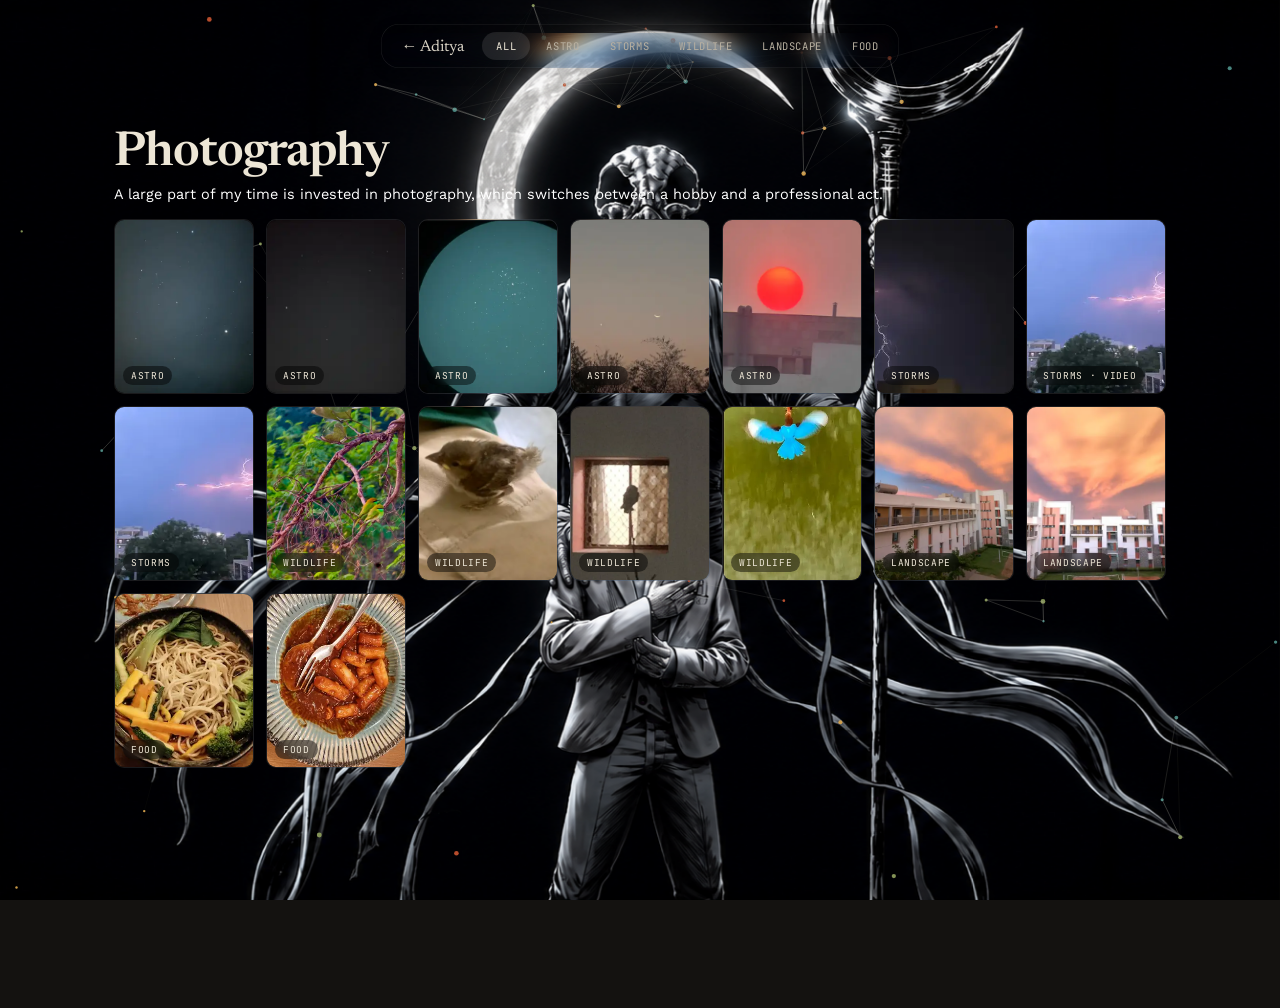
==== commit 5db10a0d: "fix(gallery): override bg-image body.low-power specificity body.low-power .bg-image in mainstyle.css" ====
--- a/gallery.html
+++ b/gallery.html
@@ -74,14 +74,21 @@
   }
   .photo-card img{ opacity:1 !important; }
   .photo-card:hover img{ opacity:1 !important; }
-  /* Bg-image override */
-  .bg-image{
+  /* Bg-image override. Bumped to body .bg-image / body.low-power .bg-image
+     so it beats mainstyle.css's body.low-power .bg-image rule on specificity
+     - mainscript.js adds body.low-power based on deviceMemory/hardwareConcurrency/
+     coarse-pointer checks, which privacy-hardened browsers (Brave, Tor) tend to
+     spoof into tripping true, so a plain .bg-image override was losing to it
+     and showing home.jpg/home-compressed.webp instead of the gallery bg. */
+  body .bg-image,
+  body.low-power .bg-image{
     background-image:url('media/backgrounds/gallery.png');
   }
   /* Same low-power tiering as index.html, but gallery.html detects it inline
      in <head> (html.is-lowpower, see script above) to avoid a flash of the
      full-res image before mainscript.js runs. */
-  html.is-lowpower .bg-image{ background-image:url('media/backgrounds/gallery-compressed.webp'); }
+  html.is-lowpower .bg-image,
+  html.is-lowpower body.low-power .bg-image{ background-image:url('media/backgrounds/gallery-compressed.webp'); }
   /* Collapsible image description panel, shown only inside the lightbox.
      Near-transparent so it sits quietly over/under the full-res photo. */
   .photo-lightbox-desc{
@@ -245,4 +252,4 @@
   })();
 </script>
 </body>
-</html>+</html>
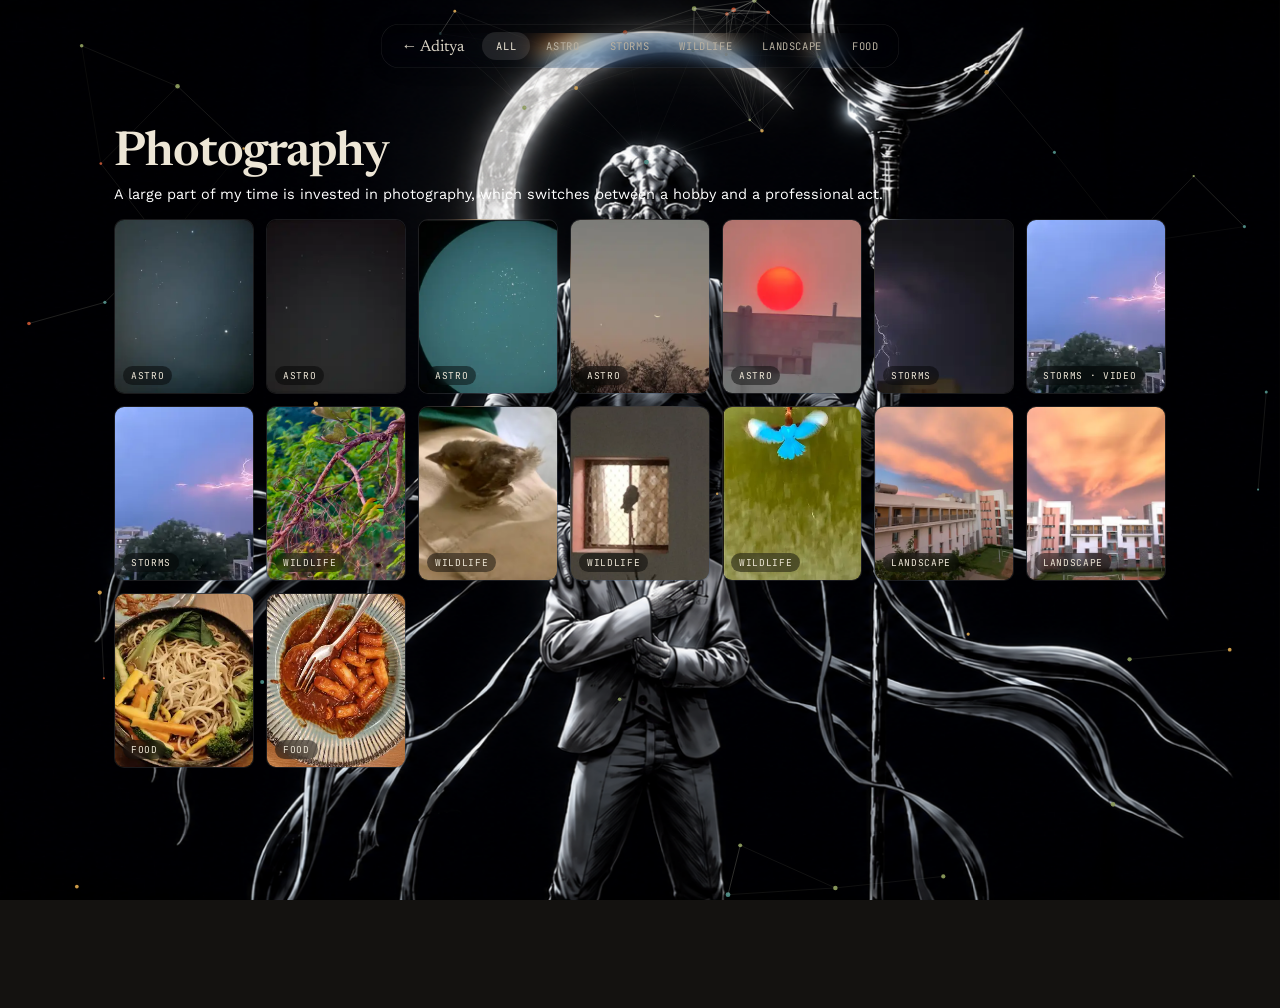
==== commit ad8b159f: "fix:Fixed a major display bug which broke the transition" ====
--- a/gallery.html
+++ b/gallery.html
@@ -16,6 +16,14 @@
     if (coarse && (lowCores || lowMem || smallScreen)) {
       document.documentElement.classList.add('is-lowpower');
     }
+    // Arriving from the index-page dolly transition? Flag it before paint
+    // so the CSS below can render the portal already covering the screen -
+    // otherwise there'd be one bare frame of gallery before mainscript.js
+    // gets a chance to hide it.
+    if (sessionStorage.getItem('pt-arrive') === '1') {
+      sessionStorage.removeItem('pt-arrive');
+      document.documentElement.classList.add('pt-arriving');
+    }
   })();
 </script>
 <title>Photography — Aditya Shankar</title>
@@ -74,6 +82,14 @@
   }
   .photo-card img{ opacity:1 !important; }
   .photo-card:hover img{ opacity:1 !important; }
+  /* Holds the portal fully covering the screen from first paint until
+     mainscript.js's arrival timeline takes over and eases it away -
+     without this there'd be a flash of bare gallery before JS runs. */
+  html.pt-arriving #dollyPortal{ display:flex; opacity:1; }
+  html.pt-arriving .gallery-nav,
+  html.pt-arriving .gallery-page-head,
+  html.pt-arriving .photo-grid,
+  html.pt-arriving .bg-image{ opacity:0; }
   /* Bg-image override. Bumped to body .bg-image / body.low-power .bg-image
      so it beats mainstyle.css's body.low-power .bg-image rule on specificity
      - mainscript.js adds body.low-power based on deviceMemory/hardwareConcurrency/
@@ -153,6 +169,7 @@
   <div class="cursor-dot"></div>
   <div class="cursor-ring"></div>
 
+  <div class="dolly-portal" id="dollyPortal"><span class="dolly-portal-label">Photography</span></div>
   <canvas id="particle-bg" style="position:fixed; inset:0; z-index:-1; pointer-events:none;"></canvas>
   <div class="bg-image"></div>
   <!-- mainscript.js's clock tick() expects this element (normally in index.html's
@@ -252,4 +269,4 @@
   })();
 </script>
 </body>
-</html>
+</html>
--- a/mainstyle.css
+++ b/mainstyle.css
@@ -42,6 +42,23 @@
     overflow-x:hidden;
   }
   ::selection{ background:var(--rust); color:var(--bg); }
+
+  /* --- Dolly-zoom page transition (index -> gallery) ---
+     .dolly-portal is the "world behind the screen" the camera pushes into;
+     it sits above everything but the custom cursor. Hidden by default so it
+     costs nothing on pages/visits that never trigger the transition. */
+  html.dolly-active, html.dolly-active body{ overflow:hidden; cursor:wait; }
+  .dolly-portal{
+    display:none; position:fixed; inset:0; z-index:9990;
+    align-items:center; justify-content:center; pointer-events:none;
+    background:
+      radial-gradient(ellipse at center, rgba(20,18,15,0) 0%, rgba(11,10,9,0.94) 68%, #0b0a09 100%);
+  }
+  .dolly-portal-label{
+    font-family:'Newsreader', serif; font-weight:500; font-style:italic;
+    font-size:clamp(1.6rem,3vw,2.4rem); letter-spacing:0.02em; color:var(--ink);
+    opacity:0;
+  }
 
   /* --------------------------------------------------------------
      Minimal utility classes replacing the Tailwind CDN (issue #17).
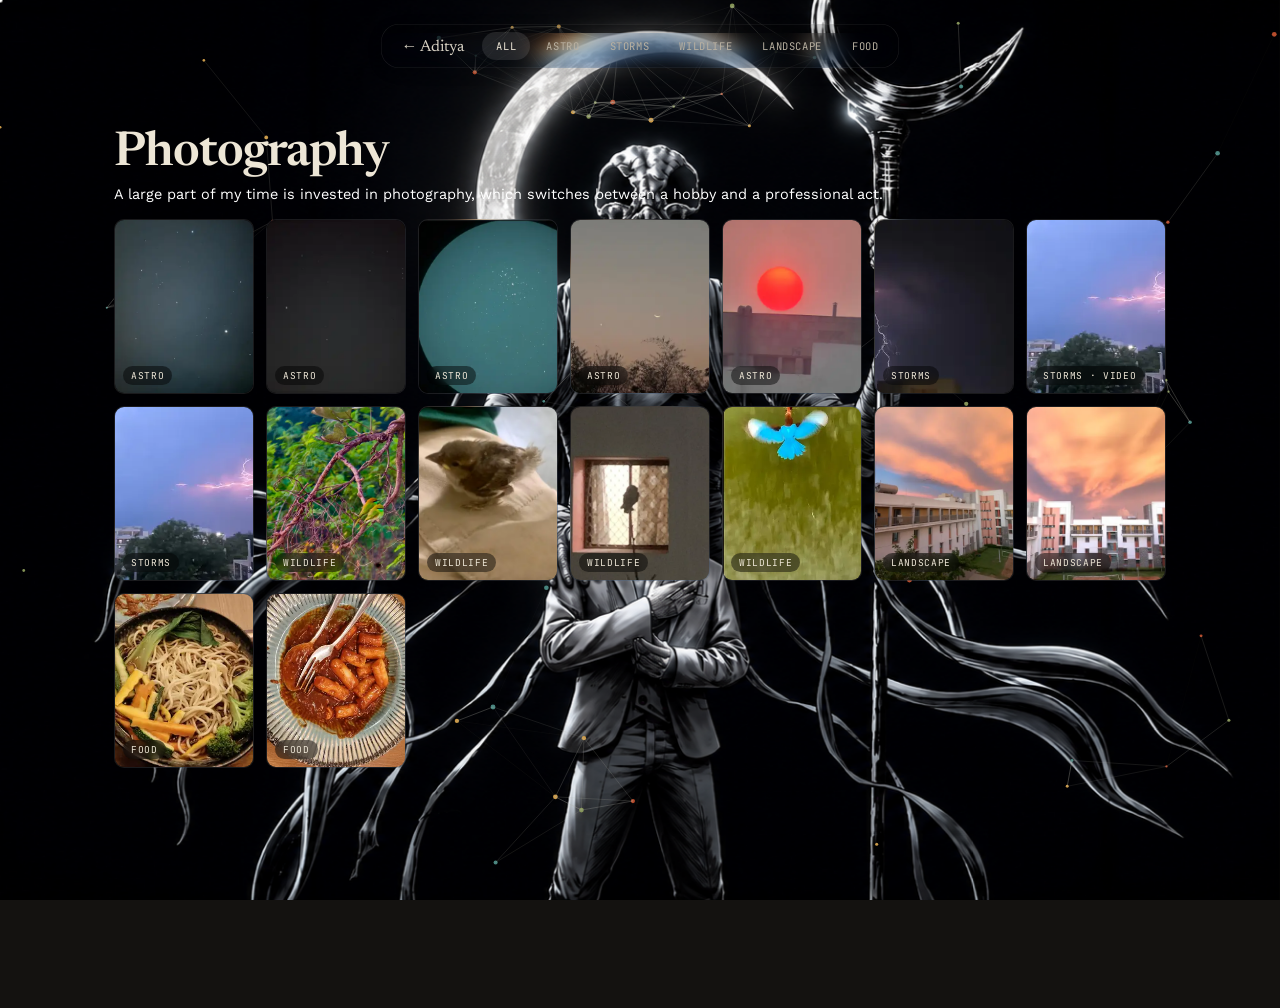
==== commit 818be245: "fix:Modularized javascript" ====
--- a/gallery.html
+++ b/gallery.html
@@ -240,7 +240,10 @@
 
 <script defer src="https://cdnjs.cloudflare.com/ajax/libs/gsap/3.12.5/gsap.min.js"></script>
 <script defer src="https://cdnjs.cloudflare.com/ajax/libs/gsap/3.12.5/ScrollTrigger.min.js"></script>
-<script defer src="mainscript.js"></script>
+<script defer src="js/core.js"></script>
+<script defer src="js/interactions.js"></script>
+<script defer src="js/effects-and-boot.js"></script>
+<script defer src="js/transitions.js"></script>
 <script>
   // Per-image description panel inside the lightbox (hardcoded via each
   // photo's data-desc attribute). Collapsible; starts expanded per photo.
--- a/mainstyle.css
+++ b/mainstyle.css
@@ -23,6 +23,13 @@
     --nav-pad-h: 6px;
     --nav-bg-1-a: 0.10;
     --nav-bg-2-a: 0.03;
+
+    /* Single source of truth for the "Aditya" name treatment, shared by
+       .hero h1 and .dolly-name (the transition portal text) so the two
+       can never silently drift apart again. */
+    --name-size: clamp(2.6rem, 7.5vw, 7rem);
+    --name-weight: 600;
+    --name-tracking: -0.025em;
   }
   /* Section-based accent theming: shifts only --rust (used by section-num,
      eyebrow, selection color, active-nav-pill contrast) as you scroll between
@@ -58,6 +65,54 @@
     font-family:'Newsreader', serif; font-weight:500; font-style:italic;
     font-size:clamp(1.6rem,3vw,2.4rem); letter-spacing:0.02em; color:var(--ink);
     opacity:0;
+    /* Roughly where .hero h1 actually sits (eyebrow above it is shorter than
+       the tagline below), so the portal text doesn't hand off to a hero name
+       that visibly jumps up as it takes over. */
+    margin-top:-3vh;
+  }
+  /* "Aditya" half of the portal text - sized/weighted to be pixel-close to
+     .hero h1, so it can sit directly under the real hero name and read as
+     the same element rather than a placeholder being swapped out. */
+  .dolly-name{
+    font-family:'Newsreader', serif; font-weight:var(--name-weight); font-style:normal;
+    font-size:var(--name-size); line-height:0.94; letter-spacing:var(--name-tracking);
+  }
+  .dolly-name .letters{ text-shadow:0 0 24px rgba(138,154,91,0.25), 0 0 64px rgba(138,154,91,0.12); }
+  /* "Shankar" half - mirrors .hero h1 em/.lang-cycle (italic, moss, ~0.68x). */
+  .dolly-surname{
+    font-family:'Newsreader', serif; font-weight:500; font-style:italic; color:var(--moss);
+    font-size:clamp(1.77rem,5.1vw,4.76rem); text-shadow:0 0 22px rgba(138,154,91,0.35);
+  }
+
+  /* --- Aggressive perf mode, scoped ONLY to html.dolly-active ---
+     These effects buy nothing once the element is about to be pushed into
+     blur/blackness by the dolly tween anyway, but they're some of the most
+     expensive paint ops on the page (SVG feDisplacementMap backdrop-filter
+     especially, recomputed every frame while the same element is also under
+     a 3D transform+blur). Stripping them only during the transition window
+     keeps the resting-state visuals untouched. */
+  html.dolly-active [data-app-nav] div[style*="glass-filter"],
+  html.dolly-active .gallery-nav-inner,
+  html.dolly-active .photo-subnav-inner,
+  html.dolly-active .specimen,
+  html.dolly-active .tag-chip,
+  html.dolly-active .fieldlog,
+  html.pt-arriving [data-app-nav] div[style*="glass-filter"],
+  html.pt-arriving .gallery-nav-inner,
+  html.pt-arriving .photo-subnav-inner,
+  html.pt-arriving .fieldlog,
+  html.pt-arriving-home [data-app-nav] div[style*="glass-filter"],
+  html.pt-arriving-home .fieldlog{
+    backdrop-filter:none !important;
+    -webkit-backdrop-filter:none !important;
+  }
+  html.dolly-active .hero h1 .letters,
+  html.dolly-active .hero h1 em,
+  html.dolly-active .dolly-name .letters,
+  html.dolly-active .dolly-surname,
+  html.pt-arriving-home .hero h1 .letters,
+  html.pt-arriving-home .hero h1 em{
+    text-shadow:none !important;
   }
 
   /* --------------------------------------------------------------
@@ -149,10 +204,10 @@
     opacity:0.85;
   }
   .hero h1{
-    font-family:'Newsreader', serif; font-weight:600;
-    font-size:clamp(2.6rem, 7.5vw, 7rem);
+    font-family:'Newsreader', serif; font-weight:var(--name-weight);
+    font-size:var(--name-size);
     line-height:0.94;
-    letter-spacing:-0.025em;
+    letter-spacing:var(--name-tracking);
     display:flex; flex-wrap:nowrap; align-items:baseline; justify-content:center;
     gap:0.3em; max-width:100%;
   }
@@ -516,7 +571,7 @@
   body.has-custom-cursor a, body.has-custom-cursor .specimen, body.has-custom-cursor .letters .letter { cursor: none; }
   .cursor-dot, .cursor-ring {
     position: fixed; top: 0; left: 0; pointer-events: none; z-index: 9999;
-    border-radius: 50%; transform: translate(-50%, -50%);
+    border-radius: 50%;
     opacity: 0; transition: opacity 0.3s;
   }
   body.has-custom-cursor .cursor-dot, body.has-custom-cursor .cursor-ring { opacity: 1; }
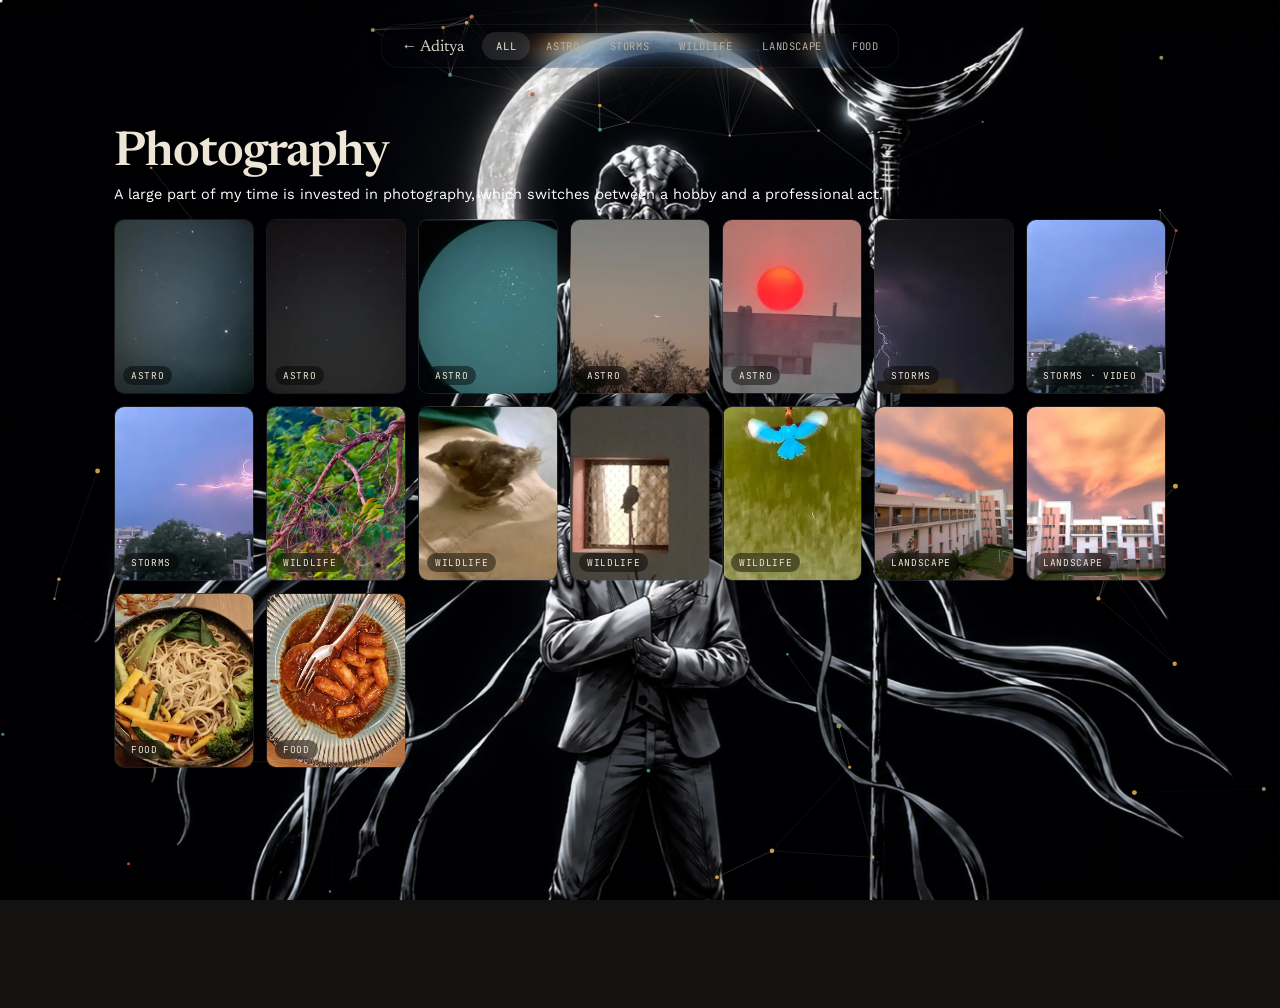
==== commit e9f4b818: "chore:cleared off centre bars and cleaned big useless comments" ====
--- a/gallery.html
+++ b/gallery.html
@@ -18,7 +18,7 @@
     }
     // Arriving from the index-page dolly transition? Flag it before paint
     // so the CSS below can render the portal already covering the screen -
-    // otherwise there'd be one bare frame of gallery before mainscript.js
+    // otherwise there'd be one bare frame of gallery before core.js
     // gets a chance to hide it.
     if (sessionStorage.getItem('pt-arrive') === '1') {
       sessionStorage.removeItem('pt-arrive');
@@ -83,7 +83,7 @@
   .photo-card img{ opacity:1 !important; }
   .photo-card:hover img{ opacity:1 !important; }
   /* Holds the portal fully covering the screen from first paint until
-     mainscript.js's arrival timeline takes over and eases it away -
+     core.js's arrival timeline takes over and eases it away -
      without this there'd be a flash of bare gallery before JS runs. */
   html.pt-arriving #dollyPortal{ display:flex; opacity:1; }
   html.pt-arriving .gallery-nav,
@@ -92,7 +92,7 @@
   html.pt-arriving .bg-image{ opacity:0; }
   /* Bg-image override. Bumped to body .bg-image / body.low-power .bg-image
      so it beats mainstyle.css's body.low-power .bg-image rule on specificity
-     - mainscript.js adds body.low-power based on deviceMemory/hardwareConcurrency/
+     - core.js adds body.low-power based on deviceMemory/hardwareConcurrency/
      coarse-pointer checks, which privacy-hardened browsers (Brave, Tor) tend to
      spoof into tripping true, so a plain .bg-image override was losing to it
      and showing home.jpg/home-compressed.webp instead of the gallery bg. */
@@ -102,7 +102,7 @@
   }
   /* Same low-power tiering as index.html, but gallery.html detects it inline
      in <head> (html.is-lowpower, see script above) to avoid a flash of the
-     full-res image before mainscript.js runs. */
+     full-res image before core.js runs. */
   html.is-lowpower .bg-image,
   html.is-lowpower body.low-power .bg-image{ background-image:url('media/backgrounds/gallery-compressed.webp'); }
   /* Collapsible image description panel, shown only inside the lightbox.
@@ -172,7 +172,7 @@
   <div class="dolly-portal" id="dollyPortal"><span class="dolly-portal-label">Photography</span></div>
   <canvas id="particle-bg" style="position:fixed; inset:0; z-index:-1; pointer-events:none;"></canvas>
   <div class="bg-image"></div>
-  <!-- mainscript.js's clock tick() expects this element (normally in index.html's
+  <!-- core.js's clock tick() expects this element (normally in index.html's
        nav); without it here the script throws and every listener registered
        after it (including the photo lightbox) never gets attached. -->
   <div id="clock" style="display:none;"></div>
--- a/mainstyle.css
+++ b/mainstyle.css
@@ -180,13 +180,15 @@
      in the script at the bottom of the page. */
   .nav-indicator{
     position:absolute; height:32px; border-radius:999px;
-    background:var(--moss); opacity:0; z-index:0; top:4px; left:0;
+    background:var(--moss); opacity:0; z-index:0; top:50%; left:0;
+    transform:translateY(-50%);
     pointer-events:none;
   }
   /* Text goes dark-on-moss when a link's pill is active. The link text itself
      lives in a nested <span> with its own hardcoded color class, so the color
      override has to target that span directly (not just the parent <a>). */
   nav[data-app-nav] a.active span{ color:var(--bg) !important; }
+  nav[data-app-nav] a, #mobileNav a{ text-decoration:none; }
   .wave{ display:flex; align-items:center; gap:8px; color:var(--moss); }
   .wave span{ font-size:15px; }
   .clock{ text-align:right; line-height:1.3; }
@@ -331,7 +333,7 @@
     transform: translateZ(0);
     backface-visibility: hidden;
   }
-  /* Low-power devices (see LOW_POWER detection in mainscript.js, which sets
+  /* Low-power devices (see LOW_POWER detection in core.js, which sets
      body.low-power) get the small compressed webp instead of the 424KB
      full-res original - everyone else gets full res. */
   body.low-power .bg-image{ background-image:url('media/backgrounds/home-compressed.webp'); }
@@ -368,7 +370,7 @@
     -webkit-backdrop-filter: blur(12px) saturate(180%) !important;
   }
 
-  /* Low-power tier (body.low-power, set by mainscript.js from deviceMemory/
+  /* Low-power tier (body.low-power, set by core.js from deviceMemory/
      hardwareConcurrency/coarse-pointer): the per-pixel SVG feDisplacementMap
      distortion behind these glass surfaces is the single most expensive paint
      op on the page on a weak GPU. Swap it for plain blur+saturate, same as the
@@ -468,7 +470,8 @@
     transition:.2s ease;
   }
   .tag-chip:hover{
-    box-shadow:rgba(255,255,255,0.12) 0px 0px 0px 0.5px inset, rgba(0,0,0,0.18) 0px 6px 20px;
+    box-shadow:rgba(255,255,255,0.12) 0px 0px 0px 0.5px inset, rgba(0,0,0,0.18) 0px 6px 20px,
+               0 0 18px rgba(138,154,91,0.22);
     transform:translateY(-2px); color:var(--ink); border-color:rgba(138,154,91,0.35);
   }
   .tag-chip:focus-visible{ outline:2px solid var(--moss); outline-offset:3px; }
@@ -485,7 +488,8 @@
     transition:.22s ease;
   }
   .photo-cta:hover{
-    box-shadow:rgba(255,255,255,0.13) 0px 0px 0px 0.5px inset, rgba(0,0,0,0.18) 0px 6px 20px;
+    box-shadow:rgba(255,255,255,0.13) 0px 0px 0px 0.5px inset, rgba(0,0,0,0.18) 0px 6px 20px,
+               0 0 22px rgba(138,154,91,0.25);
     transform:translateY(-2px); color:var(--ink); border-color:rgba(138,154,91,0.3);
   }
   .photo-cta:focus-visible{ outline:2px solid var(--moss); outline-offset:3px; }
@@ -628,7 +632,7 @@
   }
 
   /* -- Specimen cards: cursor-follow spotlight (uses the --x/--y vars
-        mainscript.js already writes on mousemove) -- */
+        interactions.js already writes on mousemove) -- */
   .specimen::after{
     content:""; position:absolute; inset:0; border-radius:inherit;
     pointer-events:none; z-index:1;
@@ -658,7 +662,7 @@
   .fieldlog-track span:nth-child(4n)   b{ color:var(--clay);  text-shadow:0 0 12px rgba(181,101,74,0.4); }
 
   /* -- Section headings: gradient underline draws in with the reveal
-        (mainscript.js adds .head-inview in the existing onEnter) -- */
+        (core.js adds .head-inview in the existing onEnter) -- */
   .section-head h2{ position:relative; padding-bottom:8px; }
   .section-head h2::after{
     content:""; position:absolute; left:0; bottom:0; height:2px; width:100%;
@@ -669,17 +673,9 @@
   }
   .section-head.head-inview h2::after{ transform:scaleX(1); }
 
-  /* -- Tag chips + photo CTA: moss glow joins the lift on hover -- */
-  .tag-chip:hover{
-    box-shadow: rgba(255,255,255,0.12) 0px 0px 0px 0.5px inset,
-                rgba(0,0,0,0.18) 0px 6px 20px,
-                0 0 18px rgba(138,154,91,0.22);
-  }
-  .photo-cta:hover{
-    box-shadow: rgba(255,255,255,0.13) 0px 0px 0px 0.5px inset,
-                rgba(0,0,0,0.18) 0px 6px 20px,
-                0 0 22px rgba(138,154,91,0.25);
-  }
+  /* -- Tag chips + photo CTA hover glow merged into their base :hover
+        rules above, rather than living here as a second, easy-to-miss
+        declaration for the same selector. -- */
 
   /* -- Photo grid: simple hover lift only -- */
   .photo-card{
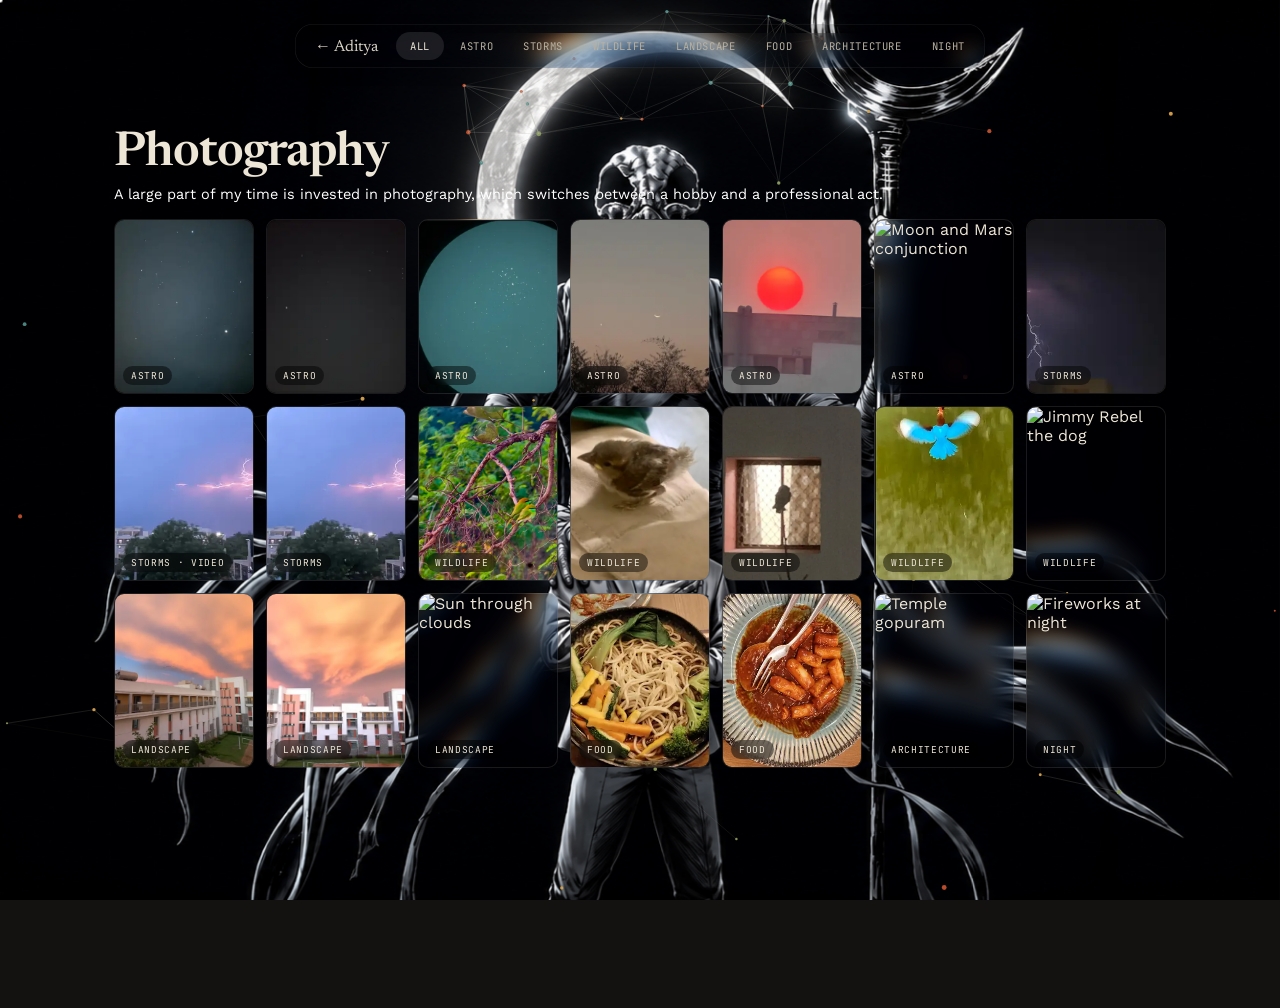
==== commit 62d6f36e: "feat:Added MORE categories and more pictures" ====
--- a/gallery.html
+++ b/gallery.html
@@ -189,6 +189,8 @@
         <button class="photo-subnav-cat" data-cat="wildlife">Wildlife</button>
         <button class="photo-subnav-cat" data-cat="landscape">Landscape</button>
         <button class="photo-subnav-cat" data-cat="food">Food</button>
+        <button class="photo-subnav-cat" data-cat="architecture">Architecture</button>
+        <button class="photo-subnav-cat" data-cat="night">Night</button>
       </div>
     </div>
   </nav>
@@ -210,6 +212,7 @@
       <div class="photo-card" data-cat="astro"><img data-desc="The Pleiades, a cluster of young stars also known as the Seven Sisters." data-full="media/astro/Pleaides.jpeg" src="media/thumbs/astro/Pleaides_480.webp" srcset="media/thumbs/astro/Pleaides_480.webp 480w, media/thumbs/astro/Pleaides_960.webp 960w" sizes="(min-width:1100px) 172px, (min-width:480px) 22vw, 30vw" alt="Pleiades star cluster" loading="lazy" decoding="async"><span class="photo-tag">Astro</span></div>
       <div class="photo-card" data-cat="astro"><img data-desc="A perfect crescent moon photographed during Ramadan." data-full="media/astro/Ramadan_Moon.jpeg" src="media/thumbs/astro/Ramadan_Moon_480.webp" srcset="media/thumbs/astro/Ramadan_Moon_480.webp 480w, media/thumbs/astro/Ramadan_Moon_960.webp 960w" sizes="(min-width:1100px) 172px, (min-width:480px) 22vw, 30vw" alt="Ramadan moon" loading="lazy" decoding="async"><span class="photo-tag">Astro</span></div>
       <div class="photo-card" data-cat="astro"><img data-desc="A close, shot of the sun, with a sunspot visible if you look carefully." data-full="media/astro/Sun_Zoomed.jpeg" src="media/thumbs/astro/Sun_Zoomed_480.webp" srcset="media/thumbs/astro/Sun_Zoomed_480.webp 480w, media/thumbs/astro/Sun_Zoomed_960.webp 960w" sizes="(min-width:1100px) 172px, (min-width:480px) 22vw, 30vw" alt="Sun, zoomed shot" loading="lazy" decoding="async"><span class="photo-tag">Astro</span></div>
+      <div class="photo-card" data-cat="astro"><img data-desc="The moon and Mars in close conjunction, Mars visible as a faint point of light to the left." data-full="media/astro/Moon_Mars_Junction.jpeg" src="media/thumbs/astro/Moon_Mars_Junction_480.webp" srcset="media/thumbs/astro/Moon_Mars_Junction_480.webp 480w, media/thumbs/astro/Moon_Mars_Junction_960.webp 960w" sizes="(min-width:1100px) 172px, (min-width:480px) 22vw, 30vw" alt="Moon and Mars conjunction" loading="lazy" decoding="async"><span class="photo-tag">Astro</span></div>
 
       <div class="photo-card" data-cat="storms"><img data-desc="A cloud-to-ground lightning strike." data-full="media/storms/C2G_Lightning.jpeg" src="media/thumbs/storms/C2G_Lightning_480.webp" srcset="media/thumbs/storms/C2G_Lightning_480.webp 480w, media/thumbs/storms/C2G_Lightning_960.webp 960w" sizes="(min-width:1100px) 172px, (min-width:480px) 22vw, 30vw" alt="Cloud-to-ground lightning" loading="lazy" decoding="async"><span class="photo-tag">Storms</span></div>
       <div class="photo-card" data-cat="storms"><img data-desc="Stacked frames of a branching &quot;spider&quot; lightning event." data-full="media/storms/Spider_Lightning_Video.mp4" data-video="media/storms/Spider_Lightning_Video.mp4" src="media/thumbs/storms/Spider_Lightning_Video_FRAMES_Stacked_480.webp" srcset="media/thumbs/storms/Spider_Lightning_Video_FRAMES_Stacked_480.webp 480w, media/thumbs/storms/Spider_Lightning_Video_FRAMES_Stacked_960.webp 960w" sizes="(min-width:1100px) 172px, (min-width:480px) 22vw, 30vw" alt="Spider lightning, stacked frames (video)" loading="lazy" decoding="async"><span class="photo-tag">Storms · Video</span></div>
@@ -219,12 +222,18 @@
       <div class="photo-card" data-cat="wildlife"><img data-desc="Jack, my pet sparrow. (Jack Sparrow)" data-full="media/wildlife/Jack(pet%20sparrow).jpeg" src="media/thumbs/wildlife/Jack(pet%20sparrow)_480.webp" srcset="media/thumbs/wildlife/Jack(pet%20sparrow)_480.webp 480w, media/thumbs/wildlife/Jack(pet%20sparrow)_960.webp 960w" sizes="(min-width:1100px) 172px, (min-width:480px) 22vw, 30vw" alt="Jack, pet sparrow" loading="lazy" decoding="async"><span class="photo-tag">Wildlife</span></div>
       <div class="photo-card" data-cat="wildlife"><img data-desc="A spotted owlet perching low at dusk." data-full="media/wildlife/Spotted_Owlet.jpeg" src="media/thumbs/wildlife/Spotted_Owlet_480.webp" srcset="media/thumbs/wildlife/Spotted_Owlet_480.webp 480w, media/thumbs/wildlife/Spotted_Owlet_960.webp 960w" sizes="(min-width:1100px) 172px, (min-width:480px) 22vw, 30vw" alt="Spotted owlet" loading="lazy" decoding="async"><span class="photo-tag">Wildlife</span></div>
       <div class="photo-card" data-cat="wildlife"><img data-desc="A white-throated kingfisher catching a crab." data-full="media/wildlife/White_Throrated_Kingfisher.jpeg" src="media/thumbs/wildlife/White_Throrated_Kingfisher_480.webp" srcset="media/thumbs/wildlife/White_Throrated_Kingfisher_480.webp 480w, media/thumbs/wildlife/White_Throrated_Kingfisher_960.webp 960w" sizes="(min-width:1100px) 172px, (min-width:480px) 22vw, 30vw" alt="White-throated kingfisher" loading="lazy" decoding="async"><span class="photo-tag">Wildlife</span></div>
+      <div class="photo-card" data-cat="wildlife"><img data-desc="Jimmy Rebel, up close." data-full="media/wildlife/Jimmy_Rebel.jpeg" src="media/thumbs/wildlife/Jimmy_Rebel_480.webp" srcset="media/thumbs/wildlife/Jimmy_Rebel_480.webp 480w, media/thumbs/wildlife/Jimmy_Rebel_960.webp 960w" sizes="(min-width:1100px) 172px, (min-width:480px) 22vw, 30vw" alt="Jimmy Rebel the dog" loading="lazy" decoding="async"><span class="photo-tag">Wildlife</span></div>
 
       <div class="photo-card" data-cat="landscape"><img data-desc="An evening sky in warm colors." data-full="media/landscape/Evening_Sky.jpeg" src="media/thumbs/landscape/Evening_Sky_480.webp" srcset="media/thumbs/landscape/Evening_Sky_480.webp 480w, media/thumbs/landscape/Evening_Sky_960.webp 960w" sizes="(min-width:1100px) 172px, (min-width:480px) 22vw, 30vw" alt="Evening sky" loading="lazy" decoding="async"><span class="photo-tag">Landscape</span></div>
       <div class="photo-card" data-cat="landscape"><img data-desc="The same sky in a different orientation." data-full="media/landscape/Evening_Sky2.jpeg" src="media/thumbs/landscape/Evening_Sky2_480.webp" srcset="media/thumbs/landscape/Evening_Sky2_480.webp 480w, media/thumbs/landscape/Evening_Sky2_960.webp 960w" sizes="(min-width:1100px) 172px, (min-width:480px) 22vw, 30vw" alt="Evening sky, second shot" loading="lazy" decoding="async"><span class="photo-tag">Landscape</span></div>
+      <div class="photo-card" data-cat="landscape"><img data-desc="Sun breaking through heavy cloud cover, silhouetting a tower against the light." data-full="media/landscape/Sun_Through_Clouds.jpeg" src="media/thumbs/landscape/Sun_Through_Clouds_480.webp" srcset="media/thumbs/landscape/Sun_Through_Clouds_480.webp 480w, media/thumbs/landscape/Sun_Through_Clouds_960.webp 960w" sizes="(min-width:1100px) 172px, (min-width:480px) 22vw, 30vw" alt="Sun through clouds" loading="lazy" decoding="async"><span class="photo-tag">Landscape</span></div>
 
       <div class="photo-card" data-cat="food"><img data-desc="A bowl of ramen." data-full="media/food/Ramen.jpeg" src="media/thumbs/food/Ramen_480.webp" srcset="media/thumbs/food/Ramen_480.webp 480w, media/thumbs/food/Ramen_960.webp 960w" sizes="(min-width:1100px) 172px, (min-width:480px) 22vw, 30vw" alt="Ramen" loading="lazy" decoding="async"><span class="photo-tag">Food</span></div>
       <div class="photo-card" data-cat="food"><img data-desc="Spicy Korean tteokbokki." data-full="media/food/Tteokbokki.jpeg" src="media/thumbs/food/Tteokbokki_480.webp" srcset="media/thumbs/food/Tteokbokki_480.webp 480w, media/thumbs/food/Tteokbokki_960.webp 960w" sizes="(min-width:1100px) 172px, (min-width:480px) 22vw, 30vw" alt="Tteokbokki" loading="lazy" decoding="async"><span class="photo-tag">Food</span></div>
+
+      <div class="photo-card" data-cat="architecture"><img data-desc="A towering, intricately carved temple gopuram against an overcast sky." data-full="media/architecture/Temple_Gopuram.jpeg" src="media/thumbs/architecture/Temple_Gopuram_480.webp" srcset="media/thumbs/architecture/Temple_Gopuram_480.webp 480w, media/thumbs/architecture/Temple_Gopuram_960.webp 960w" sizes="(min-width:1100px) 172px, (min-width:480px) 22vw, 30vw" alt="Temple gopuram" loading="lazy" decoding="async"><span class="photo-tag">Architecture</span></div>
+
+      <div class="photo-card" data-cat="night"><img data-desc="Fireworks bursting over the rooftops at night." data-full="media/night/Fireworks.jpeg" src="media/thumbs/night/Fireworks_480.webp" srcset="media/thumbs/night/Fireworks_480.webp 480w, media/thumbs/night/Fireworks_960.webp 960w" sizes="(min-width:1100px) 172px, (min-width:480px) 22vw, 30vw" alt="Fireworks at night" loading="lazy" decoding="async"><span class="photo-tag">Night</span></div>
     </div>
   </div>
 
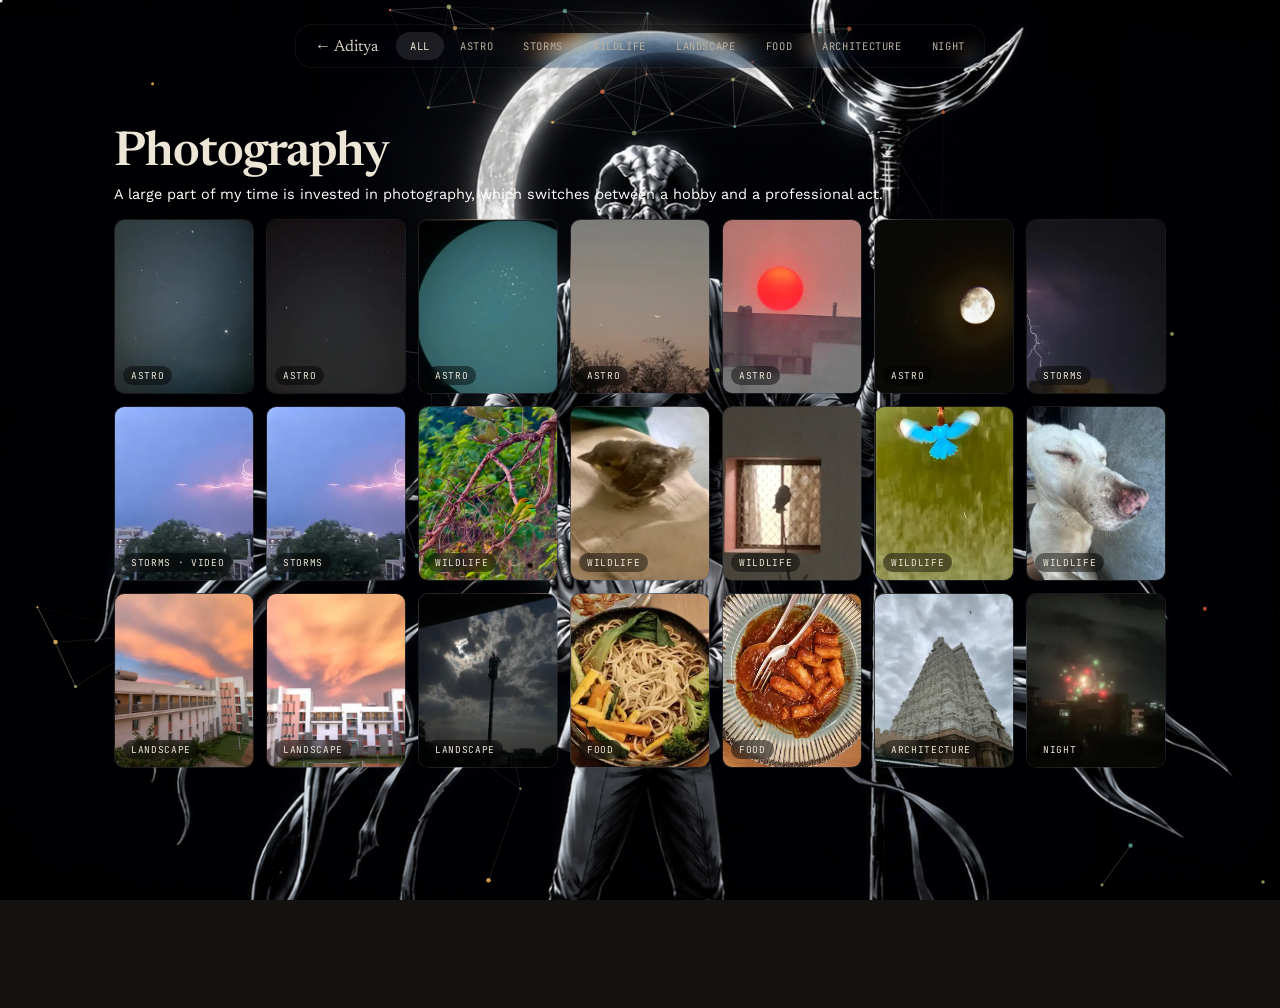
==== commit a1ce29df: "fix:Transition bug and mobile compatibility" ====
--- a/gallery.html
+++ b/gallery.html
@@ -47,11 +47,31 @@
     backdrop-filter: blur(10px) saturate(160%) brightness(110%);
     -webkit-backdrop-filter: blur(10px) saturate(160%) brightness(110%);
     box-shadow:rgba(255,255,255,0.1) 0px 0px 0px 0.5px inset, rgba(0,0,0,0.1) 0px 4px 16px;
+    max-width:100%;
   }
   .gallery-nav-back{
     font-family:'Newsreader', serif; font-size:1rem; color:var(--ink);
     text-decoration:none; padding:7px 14px; border-radius:14px; opacity:0.9;
-    transition:.2s ease;
+    transition:.2s ease; flex-shrink:0;
+  }
+  /* Mobile: the back link + 7 category pills don't fit one row on a phone
+     width - they were overflowing the centered pill and clipping "Aditya"
+     off the left edge. Let the category strip scroll horizontally instead
+     of wrapping (wrapping would break the pill's fixed height/shape), and
+     pin the back link so it never scrolls out of view. */
+  @media (max-width:640px){
+    .gallery-nav-inner{
+      max-width:calc(100vw - 32px);
+    }
+    .gallery-nav-back{
+      position:sticky; left:0; z-index:1;
+      background:rgba(20,18,15,0.55);
+    }
+    #photoSubnav.photo-subnav-inner{
+      overflow-x:auto; scrollbar-width:none; -webkit-overflow-scrolling:touch;
+    }
+    #photoSubnav.photo-subnav-inner::-webkit-scrollbar{ display:none; }
+    #photoSubnav .photo-subnav-cat{ flex-shrink:0; }
   }
   .gallery-nav-back:hover{ opacity:1; background:rgba(255,255,255,0.08); }
   .gallery-page-head{
--- a/mainstyle.css
+++ b/mainstyle.css
@@ -91,18 +91,9 @@
      especially, recomputed every frame while the same element is also under
      a 3D transform+blur). Stripping them only during the transition window
      keeps the resting-state visuals untouched. */
-  html.dolly-active [data-app-nav] div[style*="glass-filter"],
-  html.dolly-active .gallery-nav-inner,
-  html.dolly-active .photo-subnav-inner,
-  html.dolly-active .specimen,
-  html.dolly-active .tag-chip,
-  html.dolly-active .fieldlog,
-  html.pt-arriving [data-app-nav] div[style*="glass-filter"],
-  html.pt-arriving .gallery-nav-inner,
-  html.pt-arriving .photo-subnav-inner,
-  html.pt-arriving .fieldlog,
-  html.pt-arriving-home [data-app-nav] div[style*="glass-filter"],
-  html.pt-arriving-home .fieldlog{
+  html.dolly-active *,
+  html.pt-arriving *,
+  html.pt-arriving-home *{
     backdrop-filter:none !important;
     -webkit-backdrop-filter:none !important;
   }
@@ -113,6 +104,65 @@
   html.pt-arriving-home .hero h1 .letters,
   html.pt-arriving-home .hero h1 em{
     text-shadow:none !important;
+  }
+
+  /* --- Perf mode, round 2: everything below is pure paint/compositing cost
+     that the eye can't register anyway once the dolly tween is running (the
+     targets are already mid-blur/mid-transform), so it's stripped for the
+     full window instead of just the glass elements above. All scoped to the
+     same three transition classes, so resting-state visuals never change. */
+
+  /* JS already stops the particle-bg rAF loop (__dollyParticlePause), but the
+     canvas element itself stays in the paint/composite tree until it's
+     actually removed from rendering - visibility:hidden takes it out
+     entirely for the duration instead of just leaving it static. */
+  html.dolly-active #particle-bg,
+  html.pt-arriving #particle-bg,
+  html.pt-arriving-home #particle-bg{
+    visibility:hidden !important;
+  }
+
+  /* Custom cursor (dot/ring) tracks the mouse every frame via GSAP
+     quickSetter - real work, but invisible under cursor:wait + a portal
+     covering the screen. */
+  html.dolly-active .cursor-dot,
+  html.dolly-active .cursor-ring{
+    display:none !important;
+  }
+
+  /* Any CSS-driven animation/transition not part of the dolly tween itself
+     (GSAP drives the tween via inline transform/filter, not @keyframes, so
+     this can't touch it) - the field-log ticker, lang-cycle swap, footer
+     line, nav pill hover states, magnetic-hover transitions, etc. all stop
+     costing a frame the instant the transition starts. */
+  html.dolly-active *:not(.dolly-portal):not(.dolly-portal *),
+  html.pt-arriving *:not(.dolly-portal):not(.dolly-portal *),
+  html.pt-arriving-home *:not(.dolly-portal):not(.dolly-portal *){
+    animation-play-state:paused !important;
+    transition:none !important;
+  }
+
+  /* Hover/magnetic-pull/tilt listeners in JS still fire on mousemove, but
+     with the cursor forced to "wait" and a portal over the screen there's
+     no real interaction happening - killing pointer-events stops the
+     browser's hit-testing/hover recalculation on every element under the
+     (motionless) pointer for free. */
+  html.dolly-active body *{
+    pointer-events:none !important;
+  }
+  html.dolly-active .dolly-portal{ pointer-events:auto; }
+
+  /* Remaining box-shadow/filter costs on elements that aren't already being
+     blurred by the dolly tween (nav pill glow, tag chips, project cards
+     off-screen, etc.) - matches the text-shadow strip above. */
+  html.dolly-active *,
+  html.pt-arriving *,
+  html.pt-arriving-home *{
+    box-shadow:none !important;
+  }
+  html.dolly-active .dolly-portal,
+  html.dolly-active .dolly-portal *{
+    box-shadow:revert !important;
   }
 
   /* --------------------------------------------------------------
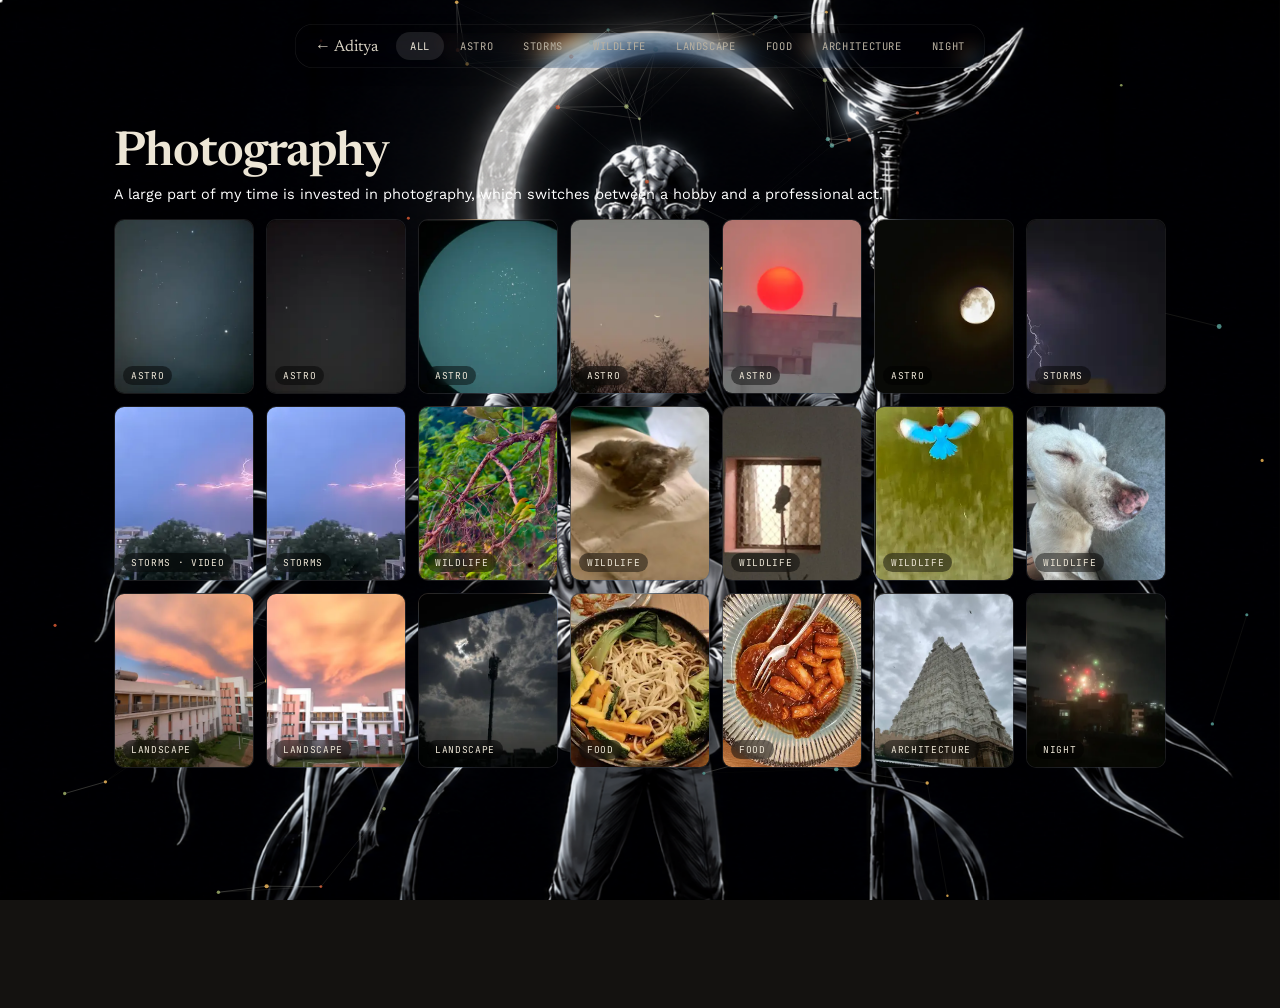
==== commit b64b5c67: "fix:Added 404 page and favicon images" ====
--- a/gallery.html
+++ b/gallery.html
@@ -27,6 +27,15 @@
   })();
 </script>
 <title>Photography — Aditya Shankar</title>
+<meta name="description" content="Photography by Aditya Shankar — astro, storms, wildlife, landscape, food, architecture, and night shots." />
+<link rel="canonical" href="https://player3301.pages.dev/gallery.html" />
+<link rel="icon" href="/favicon.svg" type="image/svg+xml" />
+<meta property="og:title" content="Photography — Aditya Shankar" />
+<meta property="og:description" content="Photography by Aditya Shankar — astro, storms, wildlife, landscape, food, architecture, and night shots." />
+<meta property="og:type" content="website" />
+<meta property="og:url" content="https://player3301.pages.dev/gallery.html" />
+<meta property="og:image" content="https://player3301.pages.dev/media/og-image.jpg" />
+<meta name="twitter:card" content="summary_large_image" />
 <link rel="preconnect" href="https://fonts.googleapis.com">
 <link rel="preconnect" href="https://fonts.gstatic.com" crossorigin>
 <link rel="preconnect" href="https://cdnjs.cloudflare.com">
@@ -47,31 +56,11 @@
     backdrop-filter: blur(10px) saturate(160%) brightness(110%);
     -webkit-backdrop-filter: blur(10px) saturate(160%) brightness(110%);
     box-shadow:rgba(255,255,255,0.1) 0px 0px 0px 0.5px inset, rgba(0,0,0,0.1) 0px 4px 16px;
-    max-width:100%;
   }
   .gallery-nav-back{
     font-family:'Newsreader', serif; font-size:1rem; color:var(--ink);
     text-decoration:none; padding:7px 14px; border-radius:14px; opacity:0.9;
-    transition:.2s ease; flex-shrink:0;
-  }
-  /* Mobile: the back link + 7 category pills don't fit one row on a phone
-     width - they were overflowing the centered pill and clipping "Aditya"
-     off the left edge. Let the category strip scroll horizontally instead
-     of wrapping (wrapping would break the pill's fixed height/shape), and
-     pin the back link so it never scrolls out of view. */
-  @media (max-width:640px){
-    .gallery-nav-inner{
-      max-width:calc(100vw - 32px);
-    }
-    .gallery-nav-back{
-      position:sticky; left:0; z-index:1;
-      background:rgba(20,18,15,0.55);
-    }
-    #photoSubnav.photo-subnav-inner{
-      overflow-x:auto; scrollbar-width:none; -webkit-overflow-scrolling:touch;
-    }
-    #photoSubnav.photo-subnav-inner::-webkit-scrollbar{ display:none; }
-    #photoSubnav .photo-subnav-cat{ flex-shrink:0; }
+    transition:.2s ease;
   }
   .gallery-nav-back:hover{ opacity:1; background:rgba(255,255,255,0.08); }
   .gallery-page-head{
